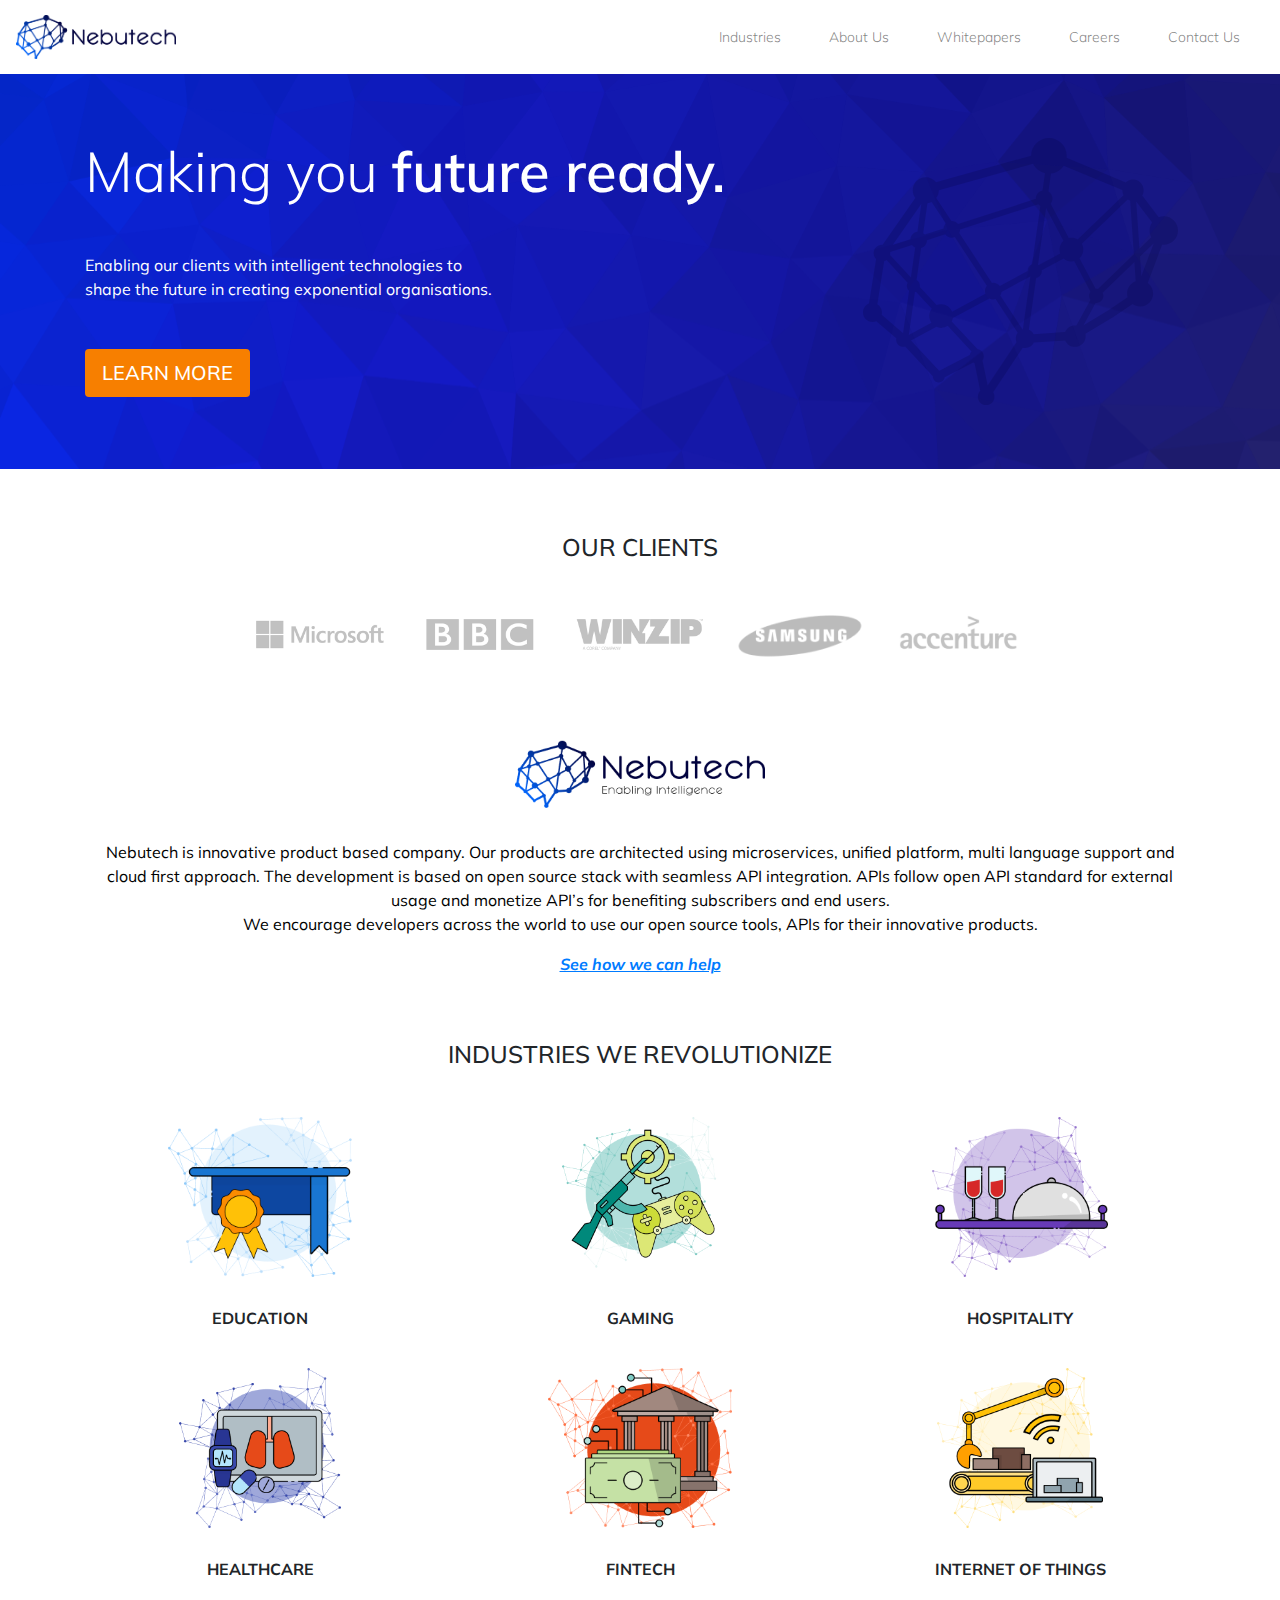
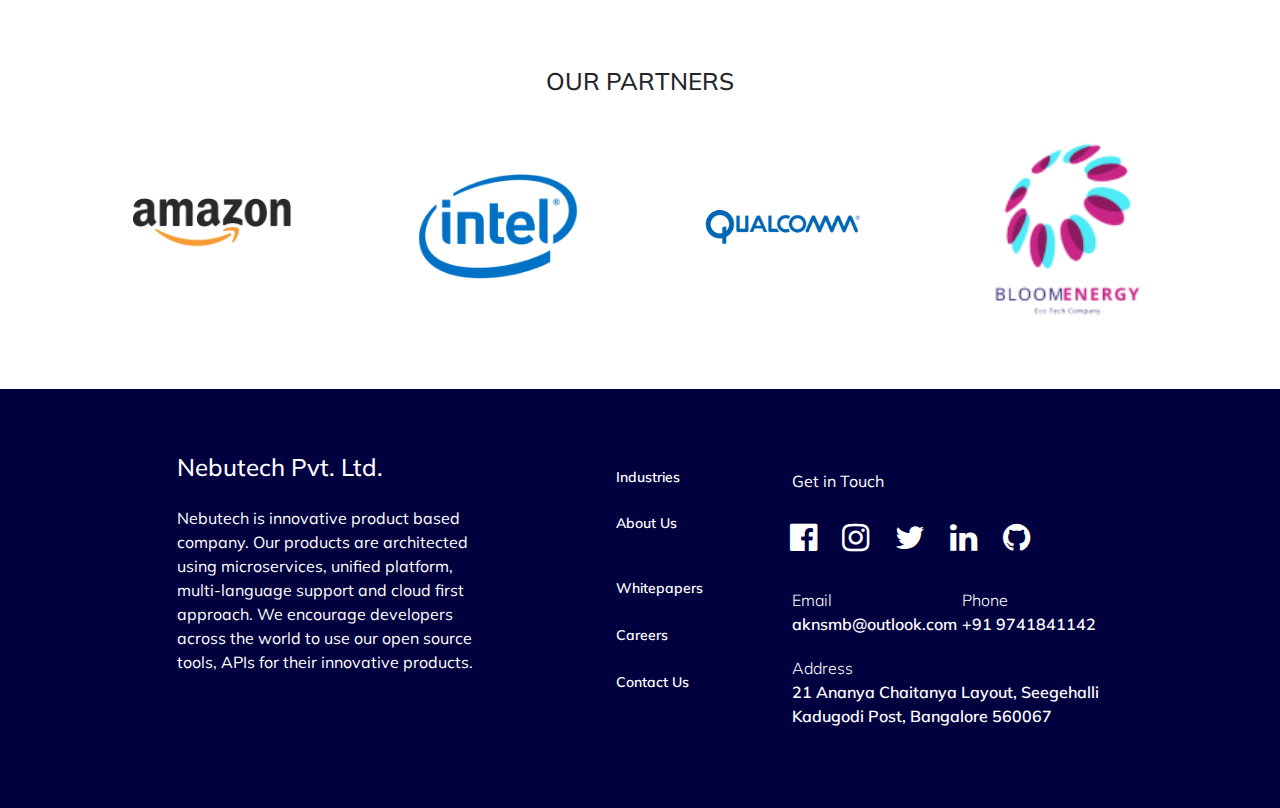
==== index.html @ 1074c28c "Add social media link, title, SEO keywords." ====
<!DOCTYPE html>
<html lang="en">
  <head>
    <!-- Required meta tags -->
    <meta charset="utf-8" />
    <meta
      name="viewport"
      content="width=device-width, initial-scale=1, shrink-to-fit=no"
    />
    <meta name="theme-color" content="#235fce" />
    <meta
      name="keywords"
      content="Open source,cloud, devops,machine learning, IoT, internet of things, artificial,5G, intelligence, azure, aws, virtual reality, augmented reality, mixed reality, hospitality, ehealth, fintech, blockchain, cryptocurrency, smart, classes, data analytics, open api, tourism, embedded, gpu, interoperability, ic, accelerators, esport, battle royale, story, games, mmo, rpg, brain, streaming, social, media, python, .net, java, script, go, rust, Julia, energy, cars, bikes, stock market, marketplace, selfdriving, automl, mlops, cab, taxi, scooter, airplane, solar, hotels, wind, thermal, space, nebula, asteroid, data science, framework, libraries, bootcamp, kafka, printing, logistics, 3d"
    />

    <!-- Bootstrap CSS -->
    <link
      rel="stylesheet"
      href="https://stackpath.bootstrapcdn.com/bootstrap/4.4.1/css/bootstrap.min.css"
      integrity="sha384-Vkoo8x4CGsO3+Hhxv8T/Q5PaXtkKtu6ug5TOeNV6gBiFeWPGFN9MuhOf23Q9Ifjh"
      crossorigin="anonymous"
    />
    <link rel="stylesheet" href="./css/styles.css" />
    <link rel="icon" href="./assets/favicon.png" type="image/gif" />
    <!-- Font -->
    <link
      href="https://fonts.googleapis.com/css?family=Muli&display=swap"
      rel="stylesheet"
    />
    <link
      rel="stylesheet"
      href="https://stackpath.bootstrapcdn.com/font-awesome/4.7.0/css/font-awesome.min.css"
    />
    <title>Nebutech | official hub for intelligence</title>
  </head>
  <body>
    <!-- Header -->
    <nav class="navbar navbar-expand-lg navbar-light header">
      <button
        class="navbar-toggler"
        type="button"
        data-toggle="collapse"
        data-target="#navbarNav"
        aria-controls="navbarNav"
        aria-expanded="false"
        aria-label="Toggle navigation"
      >
        <span class="navbar-toggler-icon"></span>
      </button>
      <a class="navbar-brand" href="./index.html">
        <img
          src="./assets/logo.png"
          width="30"
          height="30"
          class="d-inline-block align-top header-logo"
          alt=""
        />
      </a>

      <div class="collapse navbar-collapse" id="navbarNav">
        <ul class="navbar-nav">
          <li class="nav-item">
            <a class="nav-link" href="./industries.html">Industries</a>
          </li>
          <li class="nav-item">
            <a class="nav-link" href="./about.html">About Us</a>
          </li>
          <li class="nav-item">
            <a class="nav-link" href="./whitepapers.html">Whitepapers</a>
          </li>
          <li class="nav-item">
            <a class="nav-link" href="./careers.html">Careers</a>
          </li>
          <li class="nav-item">
            <a class="nav-link" href="./contact.html">Contact Us</a>
          </li>
        </ul>
      </div>
    </nav>

    <!-- Hero -->
    <div class="jumbotron">
      <div class="container">
        <div class="row">
          <div class="section-text col-12 col-md-8">
            <h1 class="display-4">
              Making you <b class="bolder">future ready.</b>
            </h1>
            <p class="hero-subtext">
              Enabling our clients with intelligent technologies to<br />
              shape the future in creating exponential organisations.
            </p>
            <a class="btn btn-lg btn-learn-more" href="#" role="button"
              >Learn more</a
            >
          </div>
          <div class="section-image col-12 col-md-4">
            <img src="./assets/brain.svg" alt="" />
          </div>
        </div>
      </div>
    </div>

    <!-- Clients -->
    <section class="container">
      <h3 class="section-title">OUR CLIENTS</h3>
      <div class="row flex-center">
        <div class="block-company">
          <img src="./assets/client_1.png" alt="" />
        </div>
        <div class="block-company">
          <img src="./assets/client_2.png" alt="" />
        </div>
        <div class="block-company">
          <img src="./assets/client_3.png" alt="" />
        </div>
        <div class="block-company">
          <img src="./assets/client_4.png" alt="" />
        </div>
        <div class="block-company">
          <img src="./assets/client_5.png" alt="" />
        </div>
      </div>
    </section>

    <!-- Who we are -->
    <section class="container section-who">
      <img src="./assets/logo-full.png" alt="" />
      <p>
        Nebutech is innovative product based company. Our products are
        architected using microservices, unified platform, multi language
        support and cloud first approach. The development is based on open
        source stack with seamless API integration. APIs follow open API
        standard for external usage and monetize API’s for benefiting
        subscribers and end users.<br />
        We encourage developers across the world to use our open source tools,
        APIs for their innovative products.
      </p>
      <a href="./industries.html">See how we can help</a>
    </section>

    <!-- Industries -->
    <section class="container section-industries">
      <h3 class="section-title">Industries WE REVOLUTIONIZE</h3>
      <div class="row flex-center">
        <div class="col-6 col-md-4 block-industry">
          <img src="./assets/education.png" alt="" />
          <h4>Education</h4>
        </div>
        <div class="col-6 col-md-4 block-industry">
          <img src="./assets/gaming.png" alt="" />
          <h4>Gaming</h4>
        </div>
        <div class="col-6 col-md-4 block-industry">
          <img src="./assets/hospitality.png" alt="" />
          <h4>Hospitality</h4>
        </div>
        <div class="col-6 col-md-4 block-industry">
          <img src="./assets/healthcare.png" alt="" />
          <h4>Healthcare</h4>
        </div>
        <div class="col-6 col-md-4 block-industry">
          <img src="./assets/fintech.png" alt="" />
          <h4>Fintech</h4>
        </div>
        <div class="col-6 col-md-4 block-industry">
          <img src="./assets/iot.png" alt="" />
          <h4>Internet of things</h4>
        </div>
      </div>
    </section>

    <!-- Partners -->
    <section class="container section-partners">
      <h3 class="section-title">Our Partners</h3>
      <div class="row flex-center">
        <div class="col-4 col-md-3 block-partner">
          <img src="./assets/partner_1.png" alt="" />
        </div>
        <div class="col-4 col-md-3 block-partner">
          <img src="./assets/partner_2.png" alt="" />
        </div>
        <div class="col-4 col-md-3 block-partner">
          <img src="./assets/partner_3.png" alt="" />
        </div>
        <div class="col-4 col-md-3 block-partner">
          <img src="./assets/partner_4.png" alt="" />
        </div>
      </div>
    </section>

    <!-- News -->
    <!-- <section class="container section-news">
      <h3 class="section-title">In the News</h3>
      <div class="row flex-center">
        <div class="col-3 block-news"></div>
        <div class="col-3 block-news"></div>
        <div class="col-3 block-news"></div>
      </div>
    </section> -->

    <footer>
      <div class="row">
        <div class="col-12 col-md-5 bio block-footer">
          <h4>Nebutech Pvt. Ltd.</h4>
          <p>
            Nebutech is innovative product based company. Our products are
            architected using microservices, unified platform, multi-language
            support and cloud first approach. We encourage developers across the
            world to use our open source tools, APIs for their innovative
            products.
          </p>
        </div>
        <div class="col-12 col-md-2 block-footer">
          <nav class="nav flex-column footer-nav">
            <a class="nav-link" href="./industries.html">Industries</a>
            <a class="nav-link" href="./about.html">About Us</a>
            <a class="nav-link" href="./whitepapers.html">Whitepapers</a>
            <a class="nav-link" href="./careers.html">Careers</a>
            <a class="nav-link" href="./contact.html">Contact Us</a>
          </nav>
        </div>
        <div class="col-12 col-md-5 column block-footer">
          <span class="title">Get in Touch</span>
          <div class="row row-social">
            <a href="https://www.facebook.com/Nebutech-101869331397374"
              ><i class="fa fa-facebook-official social"></i
            ></a>
            <a href="https://www.instagram.com/nebu.tech/">
              <i class="fa fa-instagram social"></i>
            </a>
            <a href="https://twitter.com/Nebutech">
              <i class="fa fa-twitter social"></i>
            </a>
            <a href="https://www.linkedin.com/company/nebutech/"
              ><i class="fa fa-linkedin social"></i
            ></a>
            <a href="https://github.com/NebutechOpenSource">
              <i class="fa fa-github social"></i>
            </a>
          </div>
          <div class="row">
            <div class="col-12 col-lg-6 contact">
              <span class="title">Email</span>
              <a href="mail:aknsmb@outlook.com" class="content"
                >aknsmb@outlook.com</a
              >
            </div>
            <div class="col-12 col-lg-6 contact">
              <span class="title">Phone</span>
              <a href="tel:+919741841142" class="content">+91 9741841142</a>
            </div>
          </div>
          <div class="contact">
            <span class="title">Address</span>
            <p>
              21 Ananya Chaitanya Layout, Seegehalli Kadugodi Post, Bangalore
              560067
            </p>
          </div>
        </div>
      </div>
    </footer>

    <!-- Optional JavaScript -->
    <!-- jQuery first, then Popper.js, then Bootstrap JS -->
    <script
      src="https://code.jquery.com/jquery-3.4.1.slim.min.js"
      integrity="sha384-J6qa4849blE2+poT4WnyKhv5vZF5SrPo0iEjwBvKU7imGFAV0wwj1yYfoRSJoZ+n"
      crossorigin="anonymous"
    ></script>
    <script
      src="https://cdn.jsdelivr.net/npm/popper.js@1.16.0/dist/umd/popper.min.js"
      integrity="sha384-Q6E9RHvbIyZFJoft+2mJbHaEWldlvI9IOYy5n3zV9zzTtmI3UksdQRVvoxMfooAo"
      crossorigin="anonymous"
    ></script>
    <script
      src="https://stackpath.bootstrapcdn.com/bootstrap/4.4.1/js/bootstrap.min.js"
      integrity="sha384-wfSDF2E50Y2D1uUdj0O3uMBJnjuUD4Ih7YwaYd1iqfktj0Uod8GCExl3Og8ifwB6"
      crossorigin="anonymous"
    ></script>
  </body>
</html>
---- css/styles.css ----
body {
  font-family: Muli;
}

.header {
  background-color: #ffffff;
}

.nav-item {
  margin: 0.75rem 1rem;
}

.nav-link {
  font-style: normal;
  font-weight: 300;
  font-size: 14px;
  line-height: 18px;
  color: #000000;
}

.active {
  color: #0066ff !important;
  font-weight: bold;
}

.header-logo {
  width: 160px;
  height: 43.36px;
}

.jumbotron {
  background-image: url("../assets/gradient.svg");
  color: white;
  border-radius: 0;
  background-size: cover;
}

.hero-subtext {
  margin: 1.2rem 0;
}

.jumbotron > .container > .row > .section-text > h1 {
  font-size: 1.6rem;
}

.bolder {
  font-weight: 600;
}

.section-image > img {
  padding-top: 2rem;
  width: 80%;
  opacity: 1;
}

.section-image > img.mockup {
  padding-top: 2rem;
  width: auto;
  opacity: 1;
}

.mockup-small {
  width: 8rem !important;
  margin-right: 2rem;
  padding-top: 6rem !important;
}

.btn-sm {
  padding: 0.25rem 0.3rem;
}

.mockup-text {
  padding-left: 2.5rem;
  /* margin-left: 1rem; */
}

.section-image {
  display: flex;
  align-items: center;
  justify-content: center;
}

.btn {
  text-transform: uppercase;
  font-weight: 500;
  border-radius: 4px;
}

.btn-learn-more {
  background-color: #f77f00;
  color: white;
}

.btn-lets-talk {
  background-color: #0066ff;
  color: white;
}

.client-logo {
  height: 60px;
  width: 200px;
}

section {
  margin: 4rem;
}

.section-title {
  font-size: 1.5rem;
  text-align: center;
  margin: 2rem;
  text-transform: uppercase;
}

.section-who {
  text-align: center;
}

.section-who > img {
  max-width: 250px;
  margin-bottom: 1rem;
}

.section-who p {
  color: black;
  margin-top: 1rem;
}

.section-who a {
  /* font-family: Muli; */
  font-style: italic;
  font-weight: bold;
  text-decoration-line: underline;
}

.block-industry {
  padding: 1rem 0;
  display: flex;
  flex-direction: column;
  align-items: center;
  justify-content: space-between;
}

.block-industry > img {
  height: 6rem;
}

.block-industry > h4 {
  display: none;
  padding-top: 2rem;
  text-transform: uppercase;
  font-style: normal;
  font-weight: bold;
  font-size: 1rem;
}

.link-explore-now-container {
  margin-bottom: 2rem;
}

.link-explore-now {
  font-weight: bold;
}

.flex-center {
  display: flex;
  align-items: center;
  justify-content: center;
}

.block-news {
  background-color: lightblue;
  height: 300px;
  margin: 1rem;
}

.block-company {
  margin: 1rem;
}

.block-company > img {
  max-width: 8rem;
}

.block-partner {
  text-align: center;
  padding: 0.5rem 0.5rem;
}

.block-partner > img {
  width: 4rem;
}

/* Footer */
footer {
  background-color: #00013e;
  color: white;
  padding: 1rem;
  padding-top: 0;
}

.block-footer {
  padding-top: 2rem;
}

.block-footer > span {
  display: block;
  padding: 1rem 0;
}

.bio {
}

.bio > h4 {
  /* margin-top: 1.5rem; */
}

.bio > p {
  margin-top: 1.5rem;
}

.footer-nav > .nav-link {
  color: white;
  font-weight: 600;
  padding: 0.9rem 0;
}

.row-social {
}

.social {
  padding: 0.8rem;
  font-size: 2rem !important;
  color: white;
}

.contact > .title {
  font-weight: 300;
  display: block;
  margin-top: 1.3rem;
}

.contact > .content {
  text-decoration: none;
  color: white;
  font-weight: 600;
}

.contact > p {
  font-weight: 600;
}

/* Featurettes
------------------------- */

.featurette {
  padding-bottom: 2rem;
}

.featurette-divider {
  margin: 5rem 0; /* Space out the Bootstrap <hr> more */
}

/* Thin out the marketing headings */
.featurette-heading {
  font-weight: 300;
  line-height: 1;
  letter-spacing: -0.05rem;
}

.jumbotron-industries > .display-4 {
  font-size: 2.5rem;
}

.featurette > .text > h2 {
  text-transform: uppercase;
  letter-spacing: 0.5rem;
  padding-bottom: 0.5rem;
  font-size: 1.5rem;
  font-weight: bold;
}

.featurette > .text > p {
  font-size: 0.8rem;
}

.featurette > .image {
  display: flex;
  align-items: center;
  justify-content: center;
}

.featurette > .image > .featurette-image > img {
  height: 13rem;
}

.bg-brown {
  background-image: url("../assets/brown.png");
}
.bg-blue {
  background-image: url("../assets/blue.png");
}
.bg-indigo {
  background-image: url("../assets/indigo.png");
}
.bg-purple {
  background-image: url("../assets/purple.png");
}
.bg-earthy {
  background-image: url("../assets/earthy.png");
}
.bg-teal {
  background-image: url("../assets/teal.png");
}
.bg-orange {
  background-image: url("../assets/orange.png");
}
.bg-white {
  background-image: url("../assets/white.png");
  color: #00013e;
}
.bg-dark-blue {
  background-image: url("../assets/dark_blue.png");
}

.brown {
  color: #ffa000;
}
.blue {
  color: #1976d2;
}
.indigo {
  color: #3949ab;
}
.purple {
  color: #673ab7;
}
.earthy {
  color: #e64a19;
}
.teal {
  color: #00897b;
}

/* Teams */

.teams-container {
  display: flex;
  align-items: flex-end;
  justify-content: center;
  text-align: center;
  padding-bottom: 4rem;
  margin: auto;
}

.block-team {
  padding: 1rem 0;
}

.container-ceo {
  margin: 0;
  background-color: #00013e;
  color: white;
  display: flex;
  padding: 2rem;
  display: flex;
  align-items: center;
  justify-content: center;
}

.container-ceo > .quote-2 {
  position: absolute;
}

.container-image-ceo {
  display: flex;
  align-items: center;
  justify-content: center;
  margin-top: -6rem;
}

.container-image-ceo > .image-ceo {
  height: 14rem;
  text-align: center;
  border: 2px dashed #0066ff;
  border-radius: 14rem;
  border-left: 1rem;
  margin: 1rem;
}

.text-ceo > .title {
  border-bottom: 2px solid #0066ff;
  text-transform: uppercase;
  padding-bottom: 0.5rem;
  margin-bottom: 1.5rem;
  font-weight: bold;
  font-size: 1.2rem;
}

.text-ceo {
  /* max-width: 50rem; */
}

.text-ceo > span {
  display: block;
}

.ceo-title {
  display: block;
}

.ceo-name {
  display: block;
}

.quotes {
  position: absolute;

  height: 8rem;
}

.quotes-1 {
  top: -6rem;
  left: -3rem;
}

.quotes-2 {
  bottom: -6rem;
  right: -3rem;
}

.block-investor {
  box-shadow: 0px 0.610075px 3.05037px rgba(0, 0, 0, 0.2),
    0px 1.83022px 2.4403px rgba(0, 0, 0, 0.12),
    0px 1.22015px 2.4403px rgba(0, 0, 0, 0.14);
  margin: 1rem;
  display: flex;
  flex-direction: row;
  padding: 0;
}

.block-investor > .investor-info {
  padding: 1rem;
}

/* Whitepaper */

.block-whitepaper {
  text-align: center;
  box-shadow: 0px 1px 5px rgba(0, 0, 0, 0.2), 0px 3px 4px rgba(0, 0, 0, 0.12),
    0px 2px 4px rgba(0, 0, 0, 0.14);
  border-radius: 4px;
  margin: 1rem;
}

.block-whitepaper > img {
  width: 100%;
}

.block-whitepaper > span {
  display: block;
  padding: 1rem;
  text-align: center;
}

.block-whitepaper > a {
  display: block;
  padding-bottom: 1rem;
  text-align: center;
  text-transform: uppercase;
}

/* Common stuff */

.container-moment {
  color: #00013e;
  display: flex;
  align-items: center;
  justify-content: center;
  margin: auto;
}

.container-moment > .image-container {
  text-align: right;
}

.container-moment > .image-container > img {
  width: 10rem;
  text-align: right;
}

.container-moment > .text-container {
  padding: 2rem;
}

/* Contact */

.block-contact {
  width: 445px;
  /* height: 371px; */
  background-color: #00013e;
  color: white;
  border-radius: 4px;
  padding: 1rem;
  margin: 1rem;
}

.block-contact > h4 {
  font-size: 1.3rem;
  font-weight: bold;
}

.block-contact-form {
  background-color: white;
  color: #0066ff;
  width: 80%;
}

.hr {
  border: 2px solid #0066ff;
}

.carousel-indicators {
  bottom: 1.1rem;
  align-items: center;
}

.carousel-indicators > li {
  border-radius: 50%;
  width: 7px;
  height: 7px;
  margin: 0 0.5rem;
}

.carousel-indicators > li.active {
  /* background-color: #0066ff !important; */
  width: 10px;
  height: 10px;
}

/* Utils */

.m-1 {
  margin: 1rem;
}

/* RESPONSIVE CSS
-------------------------------------------------- */

@media (min-width: 40em) {
  .hero-subtext {
    margin: 3rem 0;
    max-width: 30rem;
  }

  .jumbotron > .container > .row > .section-text > h1 {
    font-size: 3.5rem;
  }

  .section-image > img {
    padding: 0;
    width: 90%;
  }

  /* Bump up size of carousel content */
  .carousel-caption p {
    margin-bottom: 1.25rem;
    font-size: 1.25rem;
    line-height: 1.4;
  }

  .carousel-control-prev,
  .carousel-control-next {
    width: 3rem;
  }

  .featurette-heading {
    font-size: 50px;
  }

  .block-industry > img {
    height: 10rem;
  }

  .block-industry > h4 {
    display: block;
  }

  .block-partner > img {
    width: 10rem;
  }

  footer {
    padding: 4rem;
  }

  .navbar-expand-lg .navbar-collapse {
    justify-content: flex-end;
  }

  .block-contact {
    padding: 3rem;
    margin-left: 2rem;
  }

  .block-contact-form {
    padding-left: 0;
    margin-left: 0;
  }
}

.web {
  display: none;
}

@media (min-width: 62em) {
  .featurette-heading {
    margin-top: 7rem;
  }

  .web {
    display: block;
  }
  .mobile {
    display: none;
  }

  .carousel-indicators {
    bottom: 2.5rem;
    align-items: center;
  }

  .container-image-ceo {
    display: flex;
    align-items: center;
    justify-content: flex-end;
    margin-top: -6rem;
  }

  .quotes {
    position: absolute;

    height: 8rem;
  }

  .quotes-1 {
    top: -6rem;
    left: 1rem;
  }

  .quotes-2 {
    bottom: -6rem;
    right: 1rem;
  }
}

/* Large Devices, Wide Screens */
@media only screen and (min-width: 1200px) {
  footer {
    padding: 0 8rem;
  }
  .block-footer {
    padding: 4rem;
  }
}

/* Material */

fieldset {
  margin: 0 0 3rem;
  padding: 0;
  border: none;
}

.form-radio,
.form-group {
  position: relative;
  margin-top: 2.25rem;
  margin-bottom: 2.25rem;
}

.form-inline > .form-group,
.form-inline > .btn {
  display: inline-block;
  margin-bottom: 0;
}

.form-help {
  margin-top: 0.125rem;
  margin-left: 0.125rem;
  color: #b3b3b3;
  font-size: 0.8rem;
}
.checkbox .form-help,
.form-radio .form-help,
.form-group .form-help {
  position: absolute;
  width: 100%;
}
.checkbox .form-help {
  position: relative;
  margin-bottom: 1rem;
}
.form-radio .form-help {
  padding-top: 0.25rem;
  margin-top: -1rem;
}

.form-group input {
  height: 1.9rem;
}
.form-group textarea {
  resize: none;
}
.form-group select {
  width: 100%;
  font-size: 1rem;
  height: 1.6rem;
  padding: 0.125rem 0.125rem 0.0625rem;
  background: none;
  border: none;
  line-height: 1.6;
  box-shadow: none;
}
.form-group .control-label {
  position: absolute;
  top: 0.25rem;
  pointer-events: none;
  padding-left: 0.125rem;
  z-index: 1;
  color: #b3b3b3;
  font-size: 1rem;
  font-weight: normal;
  -webkit-transition: all 0.28s ease;
  transition: all 0.28s ease;
}
.form-group .bar {
  position: relative;
  border-bottom: 0.0625rem solid #999;
  display: block;
}
.form-group .bar::before {
  content: "";
  height: 0.125rem;
  width: 0;
  left: 50%;
  bottom: -0.0625rem;
  position: absolute;
  background: #0066ff;
  -webkit-transition: left 0.28s ease, width 0.28s ease;
  transition: left 0.28s ease, width 0.28s ease;
  z-index: 2;
}
.form-group input,
.form-group textarea {
  display: block;
  background: none;
  padding: 0.125rem 0.125rem 0.0625rem;
  font-size: 1rem;
  border-width: 0;
  border-color: transparent;
  line-height: 1.9;
  width: 100%;
  color: transparent;
  -webkit-transition: all 0.28s ease;
  transition: all 0.28s ease;
  box-shadow: none;
}
.form-group input[type="file"] {
  line-height: 1;
}
.form-group input[type="file"] ~ .bar {
  display: none;
}
.form-group select,
.form-group input:focus,
.form-group input:valid,
.form-group input.form-file,
.form-group input.has-value,
.form-group textarea:focus,
.form-group textarea:valid,
.form-group textarea.form-file,
.form-group textarea.has-value {
  color: #333;
}
.form-group select ~ .control-label,
.form-group input:focus ~ .control-label,
.form-group input:valid ~ .control-label,
.form-group input.form-file ~ .control-label,
.form-group input.has-value ~ .control-label,
.form-group textarea:focus ~ .control-label,
.form-group textarea:valid ~ .control-label,
.form-group textarea.form-file ~ .control-label,
.form-group textarea.has-value ~ .control-label {
  font-size: 0.8rem;
  color: gray;
  top: -1rem;
  left: 0;
}
.form-group select:focus,
.form-group input:focus,
.form-group textarea:focus {
  outline: none;
}
.form-group select:focus ~ .control-label,
.form-group input:focus ~ .control-label,
.form-group textarea:focus ~ .control-label {
  color: #0066ff;
}
.form-group select:focus ~ .bar::before,
.form-group input:focus ~ .bar::before,
.form-group textarea:focus ~ .bar::before {
  width: 100%;
  left: 0;
}

.checkbox label,
.form-radio label {
  position: relative;
  cursor: pointer;
  padding-left: 2rem;
  text-align: left;
  color: #333;
  display: block;
}
.checkbox input,
.form-radio input {
  width: auto;
  opacity: 0.00000001;
  position: absolute;
  left: 0;
}

.radio {
  margin-bottom: 1rem;
}
.radio .helper {
  position: absolute;
  top: -0.25rem;
  left: -0.25rem;
  cursor: pointer;
  display: block;
  font-size: 1rem;
  -webkit-user-select: none;
  -moz-user-select: none;
  -ms-user-select: none;
  user-select: none;
  color: #999;
}
.radio .helper::before,
.radio .helper::after {
  content: "";
  position: absolute;
  left: 0;
  top: 0;
  margin: 0.25rem;
  width: 1rem;
  height: 1rem;
  -webkit-transition: -webkit-transform 0.28s ease;
  transition: -webkit-transform 0.28s ease;
  transition: transform 0.28s ease;
  transition: transform 0.28s ease, -webkit-transform 0.28s ease;
  border-radius: 50%;
  border: 0.125rem solid currentColor;
}
.radio .helper::after {
  -webkit-transform: scale(0);
  transform: scale(0);
  background-color: #0066ff;
  border-color: #0066ff;
}
.radio label:hover .helper {
  color: #0066ff;
}
.radio input:checked ~ .helper::after {
  -webkit-transform: scale(0.5);
  transform: scale(0.5);
}
.radio input:checked ~ .helper::before {
  color: #0066ff;
}

.checkbox {
  margin-top: 3rem;
  margin-bottom: 1rem;
}
.checkbox .helper {
  color: #999;
  position: absolute;
  top: 0;
  left: 0;
  width: 1rem;
  height: 1rem;
  z-index: 0;
  border: 0.125rem solid currentColor;
  border-radius: 0.0625rem;
  -webkit-transition: border-color 0.28s ease;
  transition: border-color 0.28s ease;
}
.checkbox .helper::before,
.checkbox .helper::after {
  position: absolute;
  height: 0;
  width: 0.2rem;
  background-color: #0066ff;
  display: block;
  -webkit-transform-origin: left top;
  transform-origin: left top;
  border-radius: 0.25rem;
  content: "";
  -webkit-transition: opacity 0.28s ease, height 0s linear 0.28s;
  transition: opacity 0.28s ease, height 0s linear 0.28s;
  opacity: 0;
}
.checkbox .helper::before {
  top: 0.65rem;
  left: 0.38rem;
  -webkit-transform: rotate(-135deg);
  transform: rotate(-135deg);
  box-shadow: 0 0 0 0.0625rem #fff;
}
.checkbox .helper::after {
  top: 0.3rem;
  left: 0;
  -webkit-transform: rotate(-45deg);
  transform: rotate(-45deg);
}
.checkbox label:hover .helper {
  color: #0066ff;
}
.checkbox input:checked ~ .helper {
  color: #0066ff;
}
.checkbox input:checked ~ .helper::after,
.checkbox input:checked ~ .helper::before {
  opacity: 1;
  -webkit-transition: height 0.28s ease;
  transition: height 0.28s ease;
}
.checkbox input:checked ~ .helper::after {
  height: 0.5rem;
}
.checkbox input:checked ~ .helper::before {
  height: 1.2rem;
  -webkit-transition-delay: 0.28s;
  transition-delay: 0.28s;
}

.radio + .radio,
.checkbox + .checkbox {
  margin-top: 1rem;
}

.has-error .legend.legend,
.has-error.form-group .control-label.control-label {
  color: #d9534f;
}
.has-error.form-group .form-help,
.has-error.form-group .helper,
.has-error.checkbox .form-help,
.has-error.checkbox .helper,
.has-error.radio .form-help,
.has-error.radio .helper,
.has-error.form-radio .form-help,
.has-error.form-radio .helper {
  color: #d9534f;
}
.has-error .bar::before {
  background: #d9534f;
  left: 0;
  width: 100%;
}

.button {
  position: relative;
  background: currentColor;
  border: 1px solid currentColor;
  font-size: 1.1rem;
  color: #4f93ce;
  margin: 3rem 0;
  padding: 0.75rem 3rem;
  cursor: pointer;
  -webkit-transition: background-color 0.28s ease, color 0.28s ease,
    box-shadow 0.28s ease;
  transition: background-color 0.28s ease, color 0.28s ease,
    box-shadow 0.28s ease;
  overflow: hidden;
  box-shadow: 0 2px 2px 0 rgba(0, 0, 0, 0.14), 0 3px 1px -2px rgba(0, 0, 0, 0.2),
    0 1px 5px 0 rgba(0, 0, 0, 0.12);
}
.button span {
  color: #fff;
  position: relative;
  z-index: 1;
}
.button::before {
  content: "";
  position: absolute;
  background: #071017;
  border: 50vh solid #1d4567;
  width: 30vh;
  height: 30vh;
  border-radius: 50%;
  display: block;
  top: 50%;
  left: 50%;
  z-index: 0;
  opacity: 1;
  -webkit-transform: translate(-50%, -50%) scale(0);
  transform: translate(-50%, -50%) scale(0);
}
.button:hover {
  color: #0066ff;
  box-shadow: 0 6px 10px 0 rgba(0, 0, 0, 0.14), 0 1px 18px 0 rgba(0, 0, 0, 0.12),
    0 3px 5px -1px rgba(0, 0, 0, 0.2);
}
.button:active::before,
.button:focus::before {
  -webkit-transition: opacity 0.28s ease 0.364s, -webkit-transform 1.12s ease;
  transition: opacity 0.28s ease 0.364s, -webkit-transform 1.12s ease;
  transition: transform 1.12s ease, opacity 0.28s ease 0.364s;
  transition: transform 1.12s ease, opacity 0.28s ease 0.364s,
    -webkit-transform 1.12s ease;
  -webkit-transform: translate(-50%, -50%) scale(1);
  transform: translate(-50%, -50%) scale(1);
  opacity: 0;
}
.button:focus {
  outline: none;
}
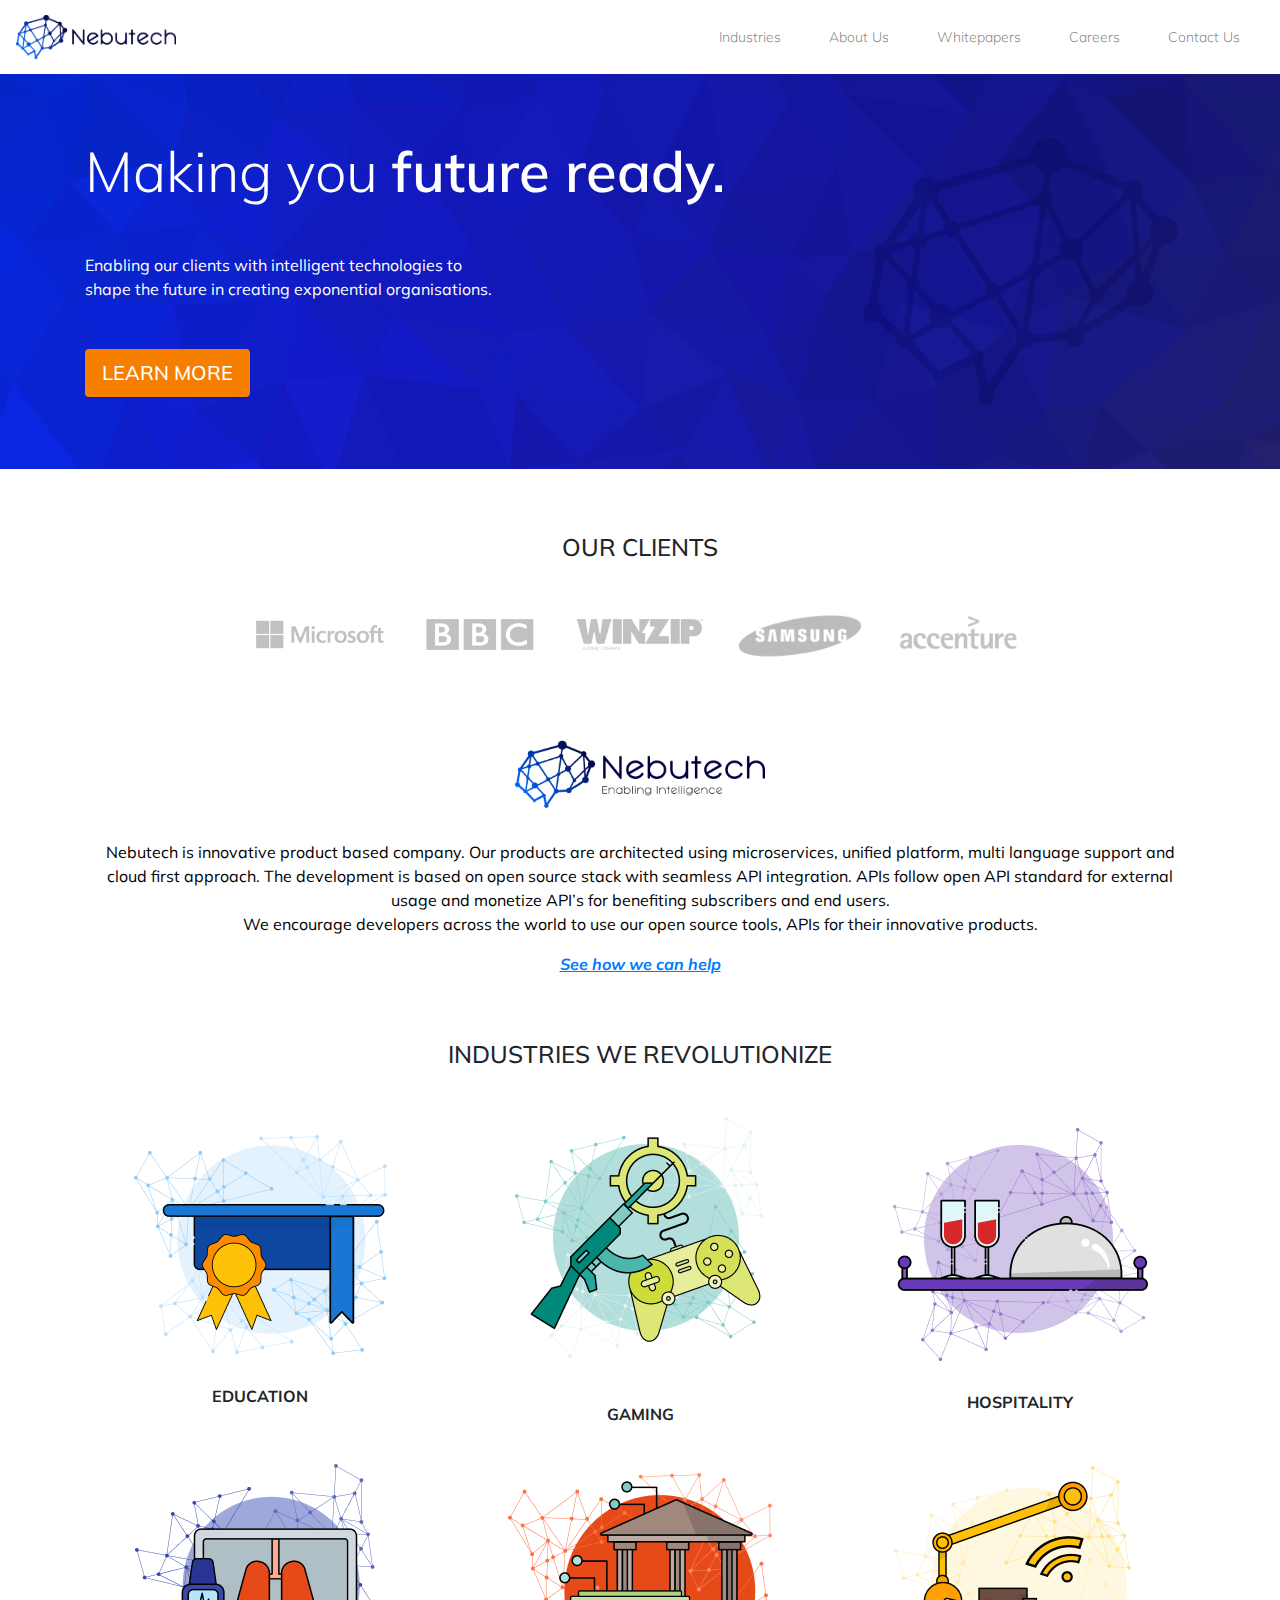
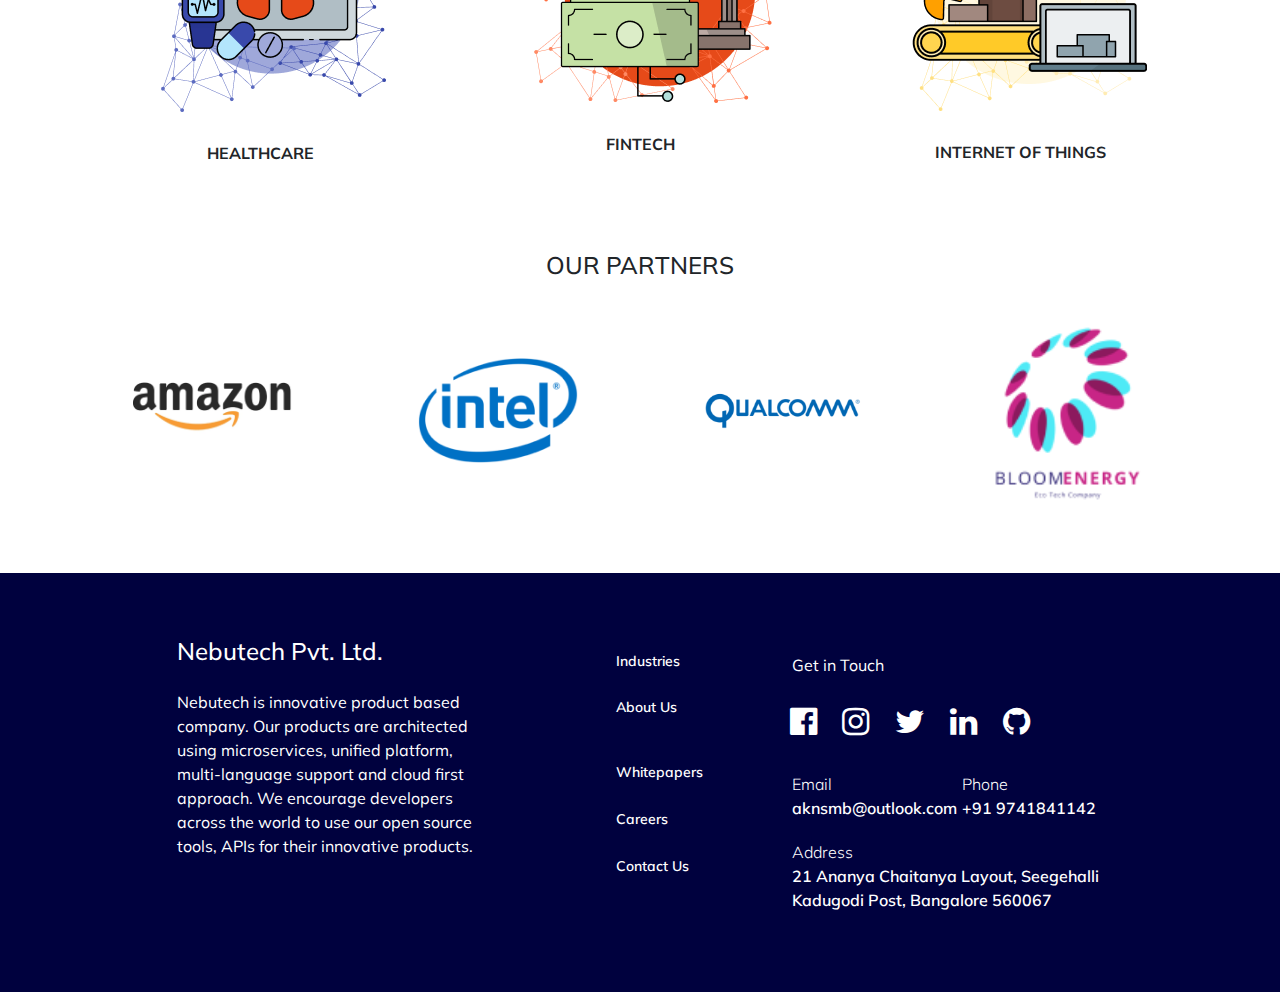
==== commit 11646817: "Add button hover animation. Fix redirections." ====
--- a/index.html
+++ b/index.html
@@ -90,7 +90,7 @@
               Enabling our clients with intelligent technologies to<br />
               shape the future in creating exponential organisations.
             </p>
-            <a class="btn btn-lg btn-learn-more" href="#" role="button"
+            <a class="btn btn-lg btn-learn-more" href="./contact.html" role="button"
               >Learn more</a
             >
           </div>
@@ -144,27 +144,39 @@
       <h3 class="section-title">Industries WE REVOLUTIONIZE</h3>
       <div class="row flex-center">
         <div class="col-6 col-md-4 block-industry">
-          <img src="./assets/education.png" alt="" />
+          <a href="./industries.html#section-education">
+            <img src="./assets/education.png" alt="" />
+          </a>
           <h4>Education</h4>
         </div>
         <div class="col-6 col-md-4 block-industry">
-          <img src="./assets/gaming.png" alt="" />
+          <a href="./industries.html#section-gaming">
+            <img src="./assets/gaming.png" alt="" />
+          </a>
           <h4>Gaming</h4>
         </div>
         <div class="col-6 col-md-4 block-industry">
-          <img src="./assets/hospitality.png" alt="" />
+          <a href="./industries.html#section-hospitality">
+            <img src="./assets/hospitality.png" alt="" />
+          </a>
           <h4>Hospitality</h4>
         </div>
         <div class="col-6 col-md-4 block-industry">
-          <img src="./assets/healthcare.png" alt="" />
+          <a href="./industries.html#section-healthcare">
+            <img src="./assets/healthcare.png" alt="" />
+          </a>
           <h4>Healthcare</h4>
         </div>
         <div class="col-6 col-md-4 block-industry">
-          <img src="./assets/fintech.png" alt="" />
+          <a href="./industries.html#section-fintech">
+            <img src="./assets/fintech.png" alt="" />
+          </a>
           <h4>Fintech</h4>
         </div>
         <div class="col-6 col-md-4 block-industry">
-          <img src="./assets/iot.png" alt="" />
+          <a href="./industries.html#section-iot">
+            <img src="./assets/iot.png" alt="" />
+          </a>
           <h4>Internet of things</h4>
         </div>
       </div>
--- a/css/styles.css
+++ b/css/styles.css
@@ -89,11 +89,25 @@
 .btn-learn-more {
   background-color: #f77f00;
   color: white;
+  box-shadow: 0 1px 2px rgba(0, 0, 0, 0.15);
+  transition: box-shadow 0.3s ease-in-out;
+}
+
+.btn-learn-more:hover {
+  color: white;
+  box-shadow: 0 5px 15px rgba(0, 0, 0, 0.3);
 }
 
 .btn-lets-talk {
   background-color: #0066ff;
   color: white;
+  box-shadow: 0 1px 2px rgba(0, 0, 0, 0.15);
+  transition: box-shadow 0.3s ease-in-out;
+}
+
+.btn-lets-talk:hover {
+  color: white;
+  box-shadow: 0 5px 15px rgba(0, 0, 0, 0.3);
 }
 
 .client-logo {
@@ -536,6 +550,67 @@
   /* background-color: #0066ff !important; */
   width: 10px;
   height: 10px;
+}
+
+/* Coming soon and 404 */
+.coming-soon-section {
+  display: flex;
+  flex-direction: column;
+  align-items: center;
+  text-align: center;
+  margin-bottom: 1rem;
+}
+
+.coming-soon-section > .image-container {
+  background-image: url("../assets/background-shape.png");
+  background-repeat: no-repeat;
+  background-position: center;
+  background-size: 15rem;
+  margin-bottom: 3rem;
+}
+
+.not-found-section {
+  margin-top: 0;
+}
+
+.coming-soon-section > .image-container > img {
+  width: 15rem;
+}
+
+.coming-soon-section > h4 {
+  color: #0066ff;
+  font-size: 0.8rem;
+}
+
+.coming-soon-section > h3 {
+  color: #00013e;
+  font-size: 0.8rem;
+  margin: 1rem;
+  font-style: italic;
+}
+
+.coming-soon-section > h3 > a {
+  color: #00013e;
+  text-decoration: underline;
+  font-weight: bold;
+}
+
+@media (min-width: 40em) {
+  .coming-soon-section > .image-container {
+    background-size: 32rem;
+  }
+
+  .coming-soon-section > .image-container > img {
+    width: 32rem;
+  }
+
+  .coming-soon-section > h4 {
+    font-size: 1.3rem;
+  }
+
+  .coming-soon-section > h3 {
+    font-size: 1.3rem;
+  }
 }
 
 /* Utils */
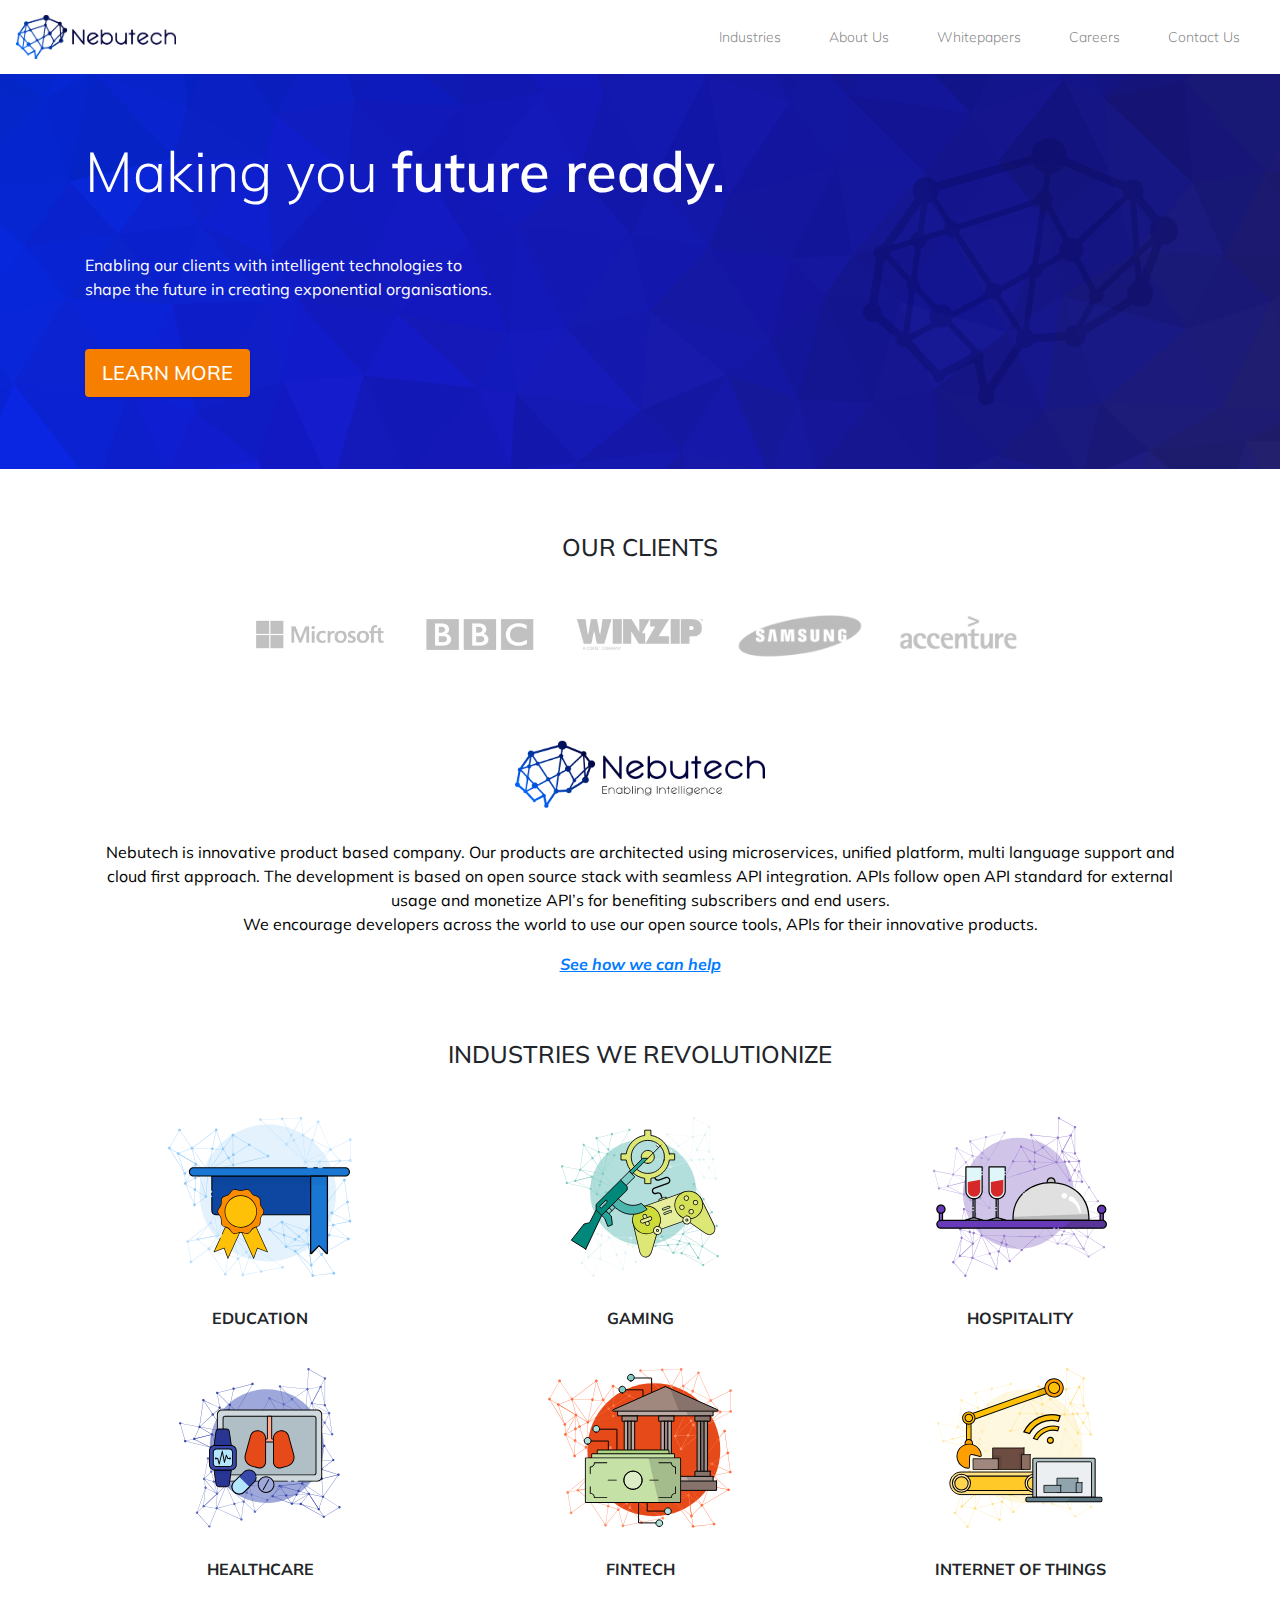
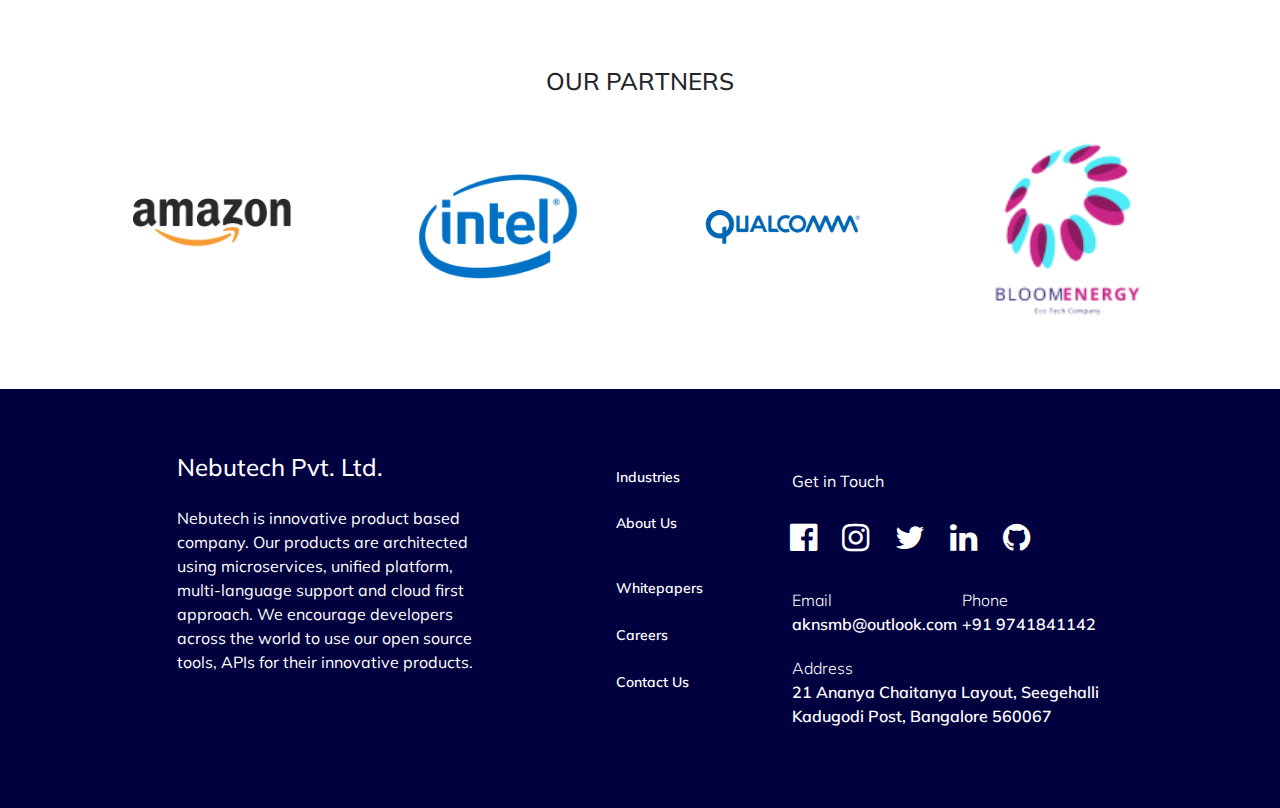
==== commit bd8d867f: "Add SVGs for industries page." ====
--- a/index.html
+++ b/index.html
@@ -90,7 +90,10 @@
               Enabling our clients with intelligent technologies to<br />
               shape the future in creating exponential organisations.
             </p>
-            <a class="btn btn-lg btn-learn-more" href="./contact.html" role="button"
+            <a
+              class="btn btn-lg btn-learn-more"
+              href="./contact.html"
+              role="button"
               >Learn more</a
             >
           </div>
@@ -145,37 +148,37 @@
       <div class="row flex-center">
         <div class="col-6 col-md-4 block-industry">
           <a href="./industries.html#section-education">
-            <img src="./assets/education.png" alt="" />
+            <img src="./assets/education.svg" alt="" />
           </a>
           <h4>Education</h4>
         </div>
         <div class="col-6 col-md-4 block-industry">
           <a href="./industries.html#section-gaming">
-            <img src="./assets/gaming.png" alt="" />
+            <img src="./assets/gaming.svg" alt="" />
           </a>
           <h4>Gaming</h4>
         </div>
         <div class="col-6 col-md-4 block-industry">
           <a href="./industries.html#section-hospitality">
-            <img src="./assets/hospitality.png" alt="" />
+            <img src="./assets/hospitality.svg" alt="" />
           </a>
           <h4>Hospitality</h4>
         </div>
         <div class="col-6 col-md-4 block-industry">
           <a href="./industries.html#section-healthcare">
-            <img src="./assets/healthcare.png" alt="" />
+            <img src="./assets/healthcare.svg" alt="" />
           </a>
           <h4>Healthcare</h4>
         </div>
         <div class="col-6 col-md-4 block-industry">
           <a href="./industries.html#section-fintech">
-            <img src="./assets/fintech.png" alt="" />
+            <img src="./assets/fintech.svg" alt="" />
           </a>
           <h4>Fintech</h4>
         </div>
         <div class="col-6 col-md-4 block-industry">
           <a href="./industries.html#section-iot">
-            <img src="./assets/iot.png" alt="" />
+            <img src="./assets/iot.svg" alt="" />
           </a>
           <h4>Internet of things</h4>
         </div>
--- a/css/styles.css
+++ b/css/styles.css
@@ -155,7 +155,7 @@
   justify-content: space-between;
 }
 
-.block-industry > img {
+.block-industry > a > img {
   height: 6rem;
 }
 
@@ -653,7 +653,7 @@
     font-size: 50px;
   }
 
-  .block-industry > img {
+  .block-industry > a > img {
     height: 10rem;
   }
 
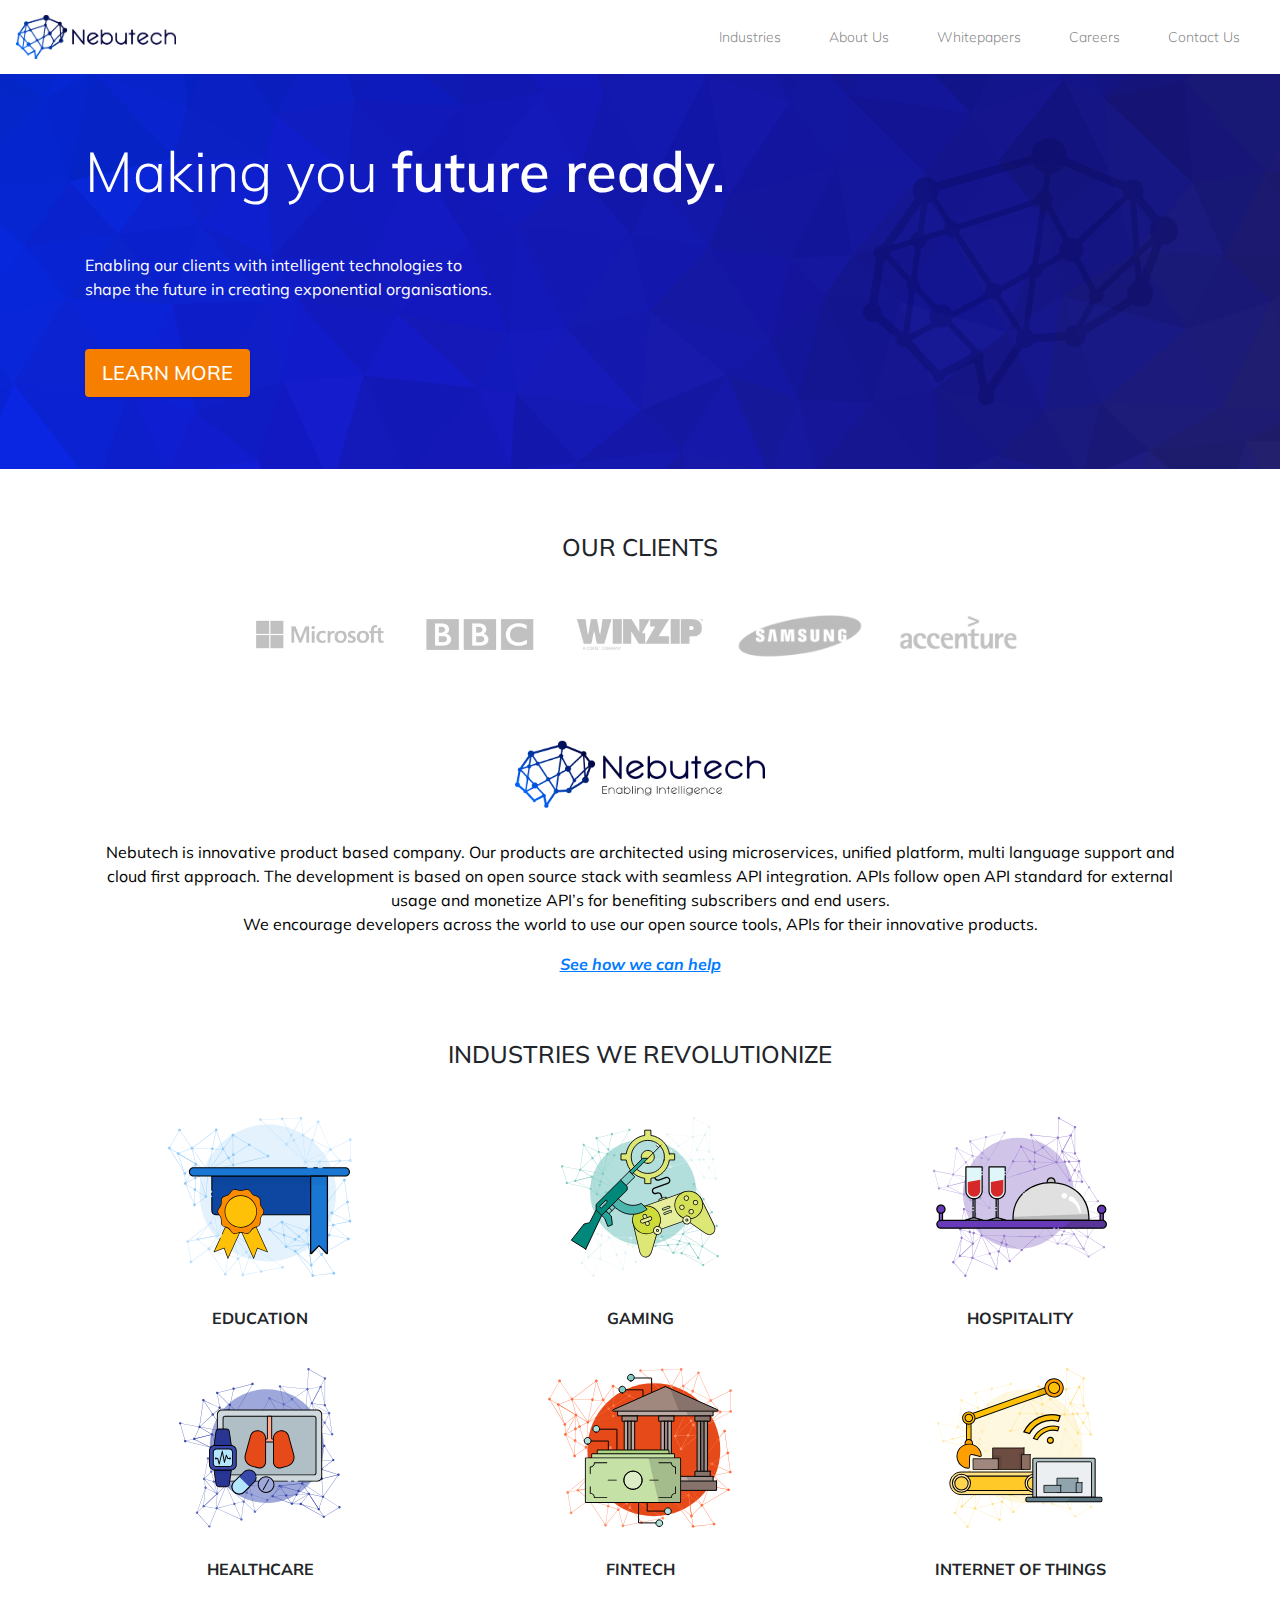
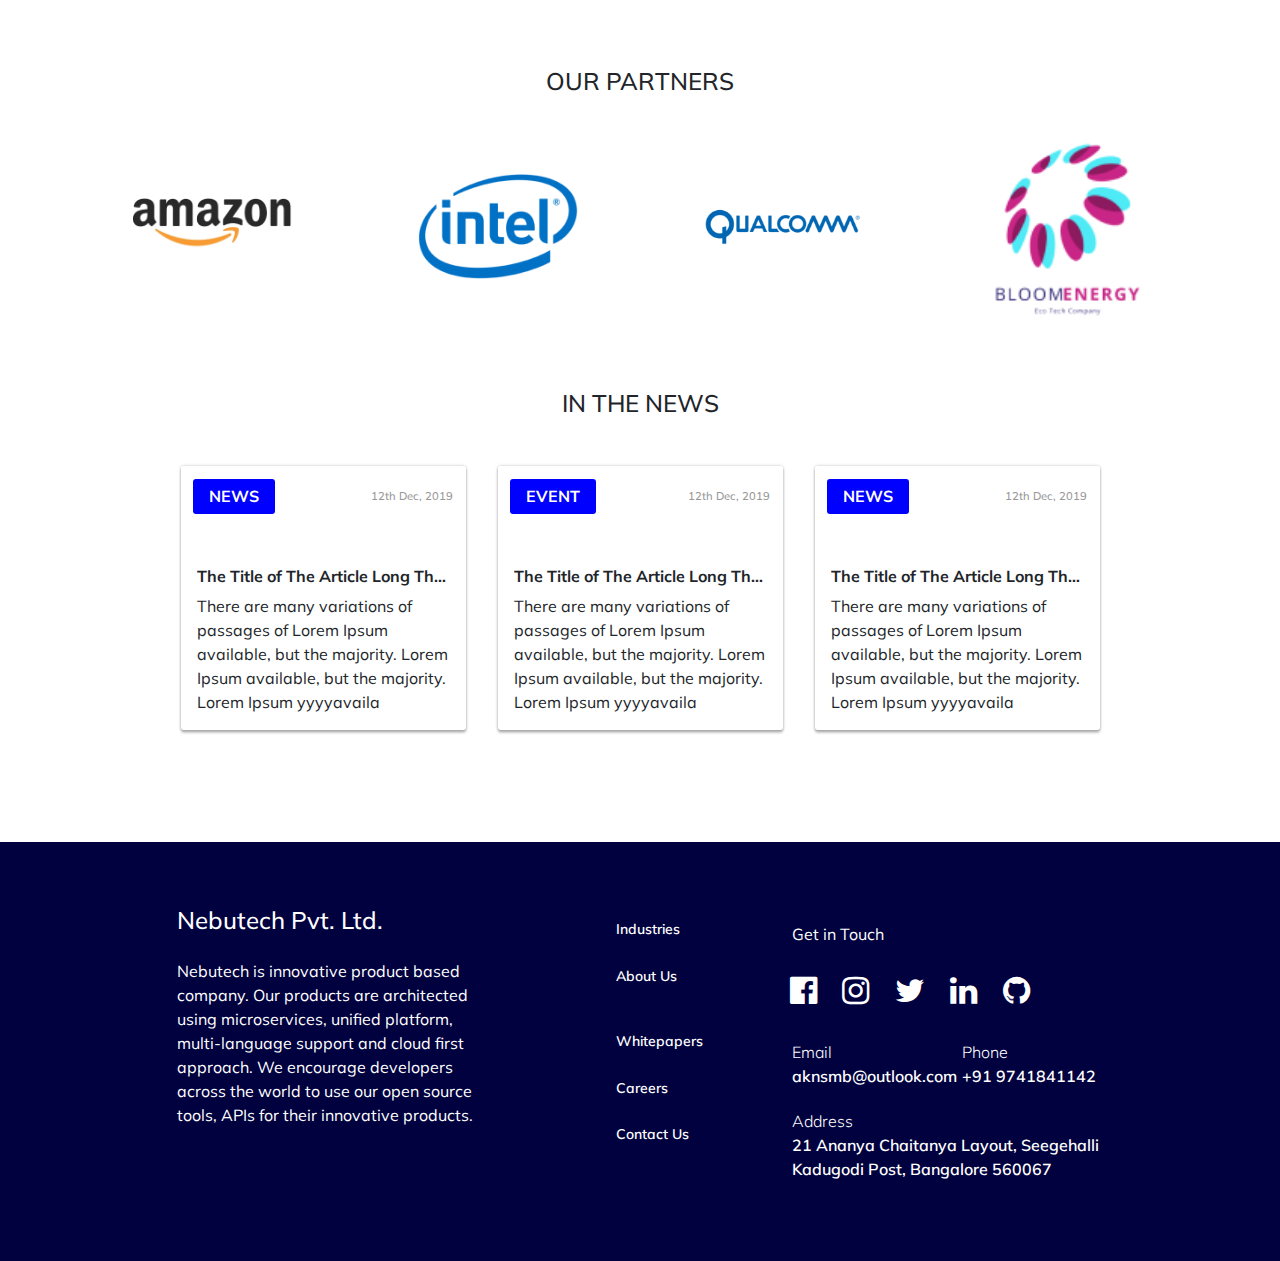
==== commit 6b43a6b0: "Add news/events placeholder." ====
--- a/index.html
+++ b/index.html
@@ -205,14 +205,79 @@
     </section>
 
     <!-- News -->
-    <!-- <section class="container section-news">
+    <section class="container section-news">
       <h3 class="section-title">In the News</h3>
       <div class="row flex-center">
+        <div class="col-3 block-news">
+          <div class="header">
+            <div class="label">
+              <h4>News</h4>
+            </div>
+            <h5>12th Dec, 2019</h5>
+          </div>
+          <img
+            src="https://images.pexels.com/photos/546819/pexels-photo-546819.jpeg?auto=compress&cs=tinysrgb&dpr=2&h=650&w=940"
+            alt=""
+          />
+          <div class="content">
+            <h3>
+              The Title of The Article Long That’sa basdjsd
+            </h3>
+            <p>
+              There are many variations of passages of Lorem Ipsum available,
+              but the majority. Lorem Ipsum available, but the majority. Lorem
+              Ipsum yyyyavaila
+            </p>
+          </div>
+        </div>
+        <div class="col-3 block-news">
+          <div class="header">
+            <div class="label">
+              <h4>Event</h4>
+            </div>
+            <h5>12th Dec, 2019</h5>
+          </div>
+          <img
+            src="https://images.pexels.com/photos/735911/pexels-photo-735911.jpeg?auto=compress&cs=tinysrgb&dpr=2&h=650&w=940"
+            alt=""
+          />
+          <div class="content">
+            <h3>
+              The Title of The Article Long That’sa basdjsd
+            </h3>
+            <p>
+              There are many variations of passages of Lorem Ipsum available,
+              but the majority. Lorem Ipsum available, but the majority. Lorem
+              Ipsum yyyyavaila
+            </p>
+          </div>
+        </div>
+        <div class="col-3 block-news">
+          <div class="header">
+            <div class="label">
+              <h4>News</h4>
+            </div>
+            <h5>12th Dec, 2019</h5>
+          </div>
+          <img
+            src="https://images.pexels.com/photos/50711/board-electronics-computer-data-processing-50711.jpeg?auto=compress&cs=tinysrgb&dpr=2&h=650&w=940"
+            alt=""
+          />
+          <div class="content">
+            <h3>
+              The Title of The Article Long That’sa basdjsd
+            </h3>
+            <p>
+              There are many variations of passages of Lorem Ipsum available,
+              but the majority. Lorem Ipsum available, but the majority. Lorem
+              Ipsum yyyyavaila
+            </p>
+          </div>
+        </div>
         <div class="col-3 block-news"></div>
         <div class="col-3 block-news"></div>
-        <div class="col-3 block-news"></div>
-      </div>
-    </section> -->
+      </div>
+    </section>
 
     <footer>
       <div class="row">
--- a/css/styles.css
+++ b/css/styles.css
@@ -183,9 +183,66 @@
 }
 
 .block-news {
-  background-color: lightblue;
-  height: 300px;
-  margin: 1rem;
+  min-width: 250px;
+  margin: 1rem 0rem;
+  background: #ffffff;
+  box-shadow: 0px 0.688256px 3.44128px rgba(0, 0, 0, 0.2),
+    0px 2.06477px 2.75303px rgba(0, 0, 0, 0.12),
+    0px 1.37651px 2.75303px rgba(0, 0, 0, 0.14);
+  border-radius: 2.75303px;
+  padding: 0;
+  overflow: hidden;
+}
+
+.block-news > .header {
+  display: flex;
+  align-items: center;
+  justify-content: space-between;
+  padding: 0.8rem;
+}
+
+.block-news > .header > .label {
+  background-color: blue;
+  color: white;
+  border-radius: 3px;
+  display: flex;
+  align-items: center;
+  justify-content: center;
+  padding: 0.5rem 1rem;
+  text-transform: uppercase;
+}
+
+.block-news > .header > .label > h4 {
+  font-weight: bold;
+  font-size: 1rem;
+  margin: 0;
+}
+
+.block-news > .header > h5 {
+  color: #979797;
+  font-size: 0.7rem;
+  margin: 0;
+}
+
+.block-news > img {
+  height: 200px;
+  /* max-width: 250px; */
+}
+
+.block-news > .content {
+  padding: 1rem;
+}
+
+.block-news > .content > h3 {
+  font-size: 1rem;
+  font-weight: bold;
+  text-overflow: ellipsis;
+  white-space: nowrap;
+  overflow: hidden;
+}
+
+.block-news > .content > p {
+  margin: 0;
 }
 
 .block-company {
@@ -451,6 +508,12 @@
   display: flex;
   flex-direction: row;
   padding: 0;
+}
+
+.block-investor > img {
+  height: 120px;
+  width: 120px;
+  /* height: auto; */
 }
 
 .block-investor > .investor-info {
@@ -681,6 +744,10 @@
   .block-contact-form {
     padding-left: 0;
     margin-left: 0;
+  }
+
+  .block-news {
+    margin: 1rem;
   }
 }
 
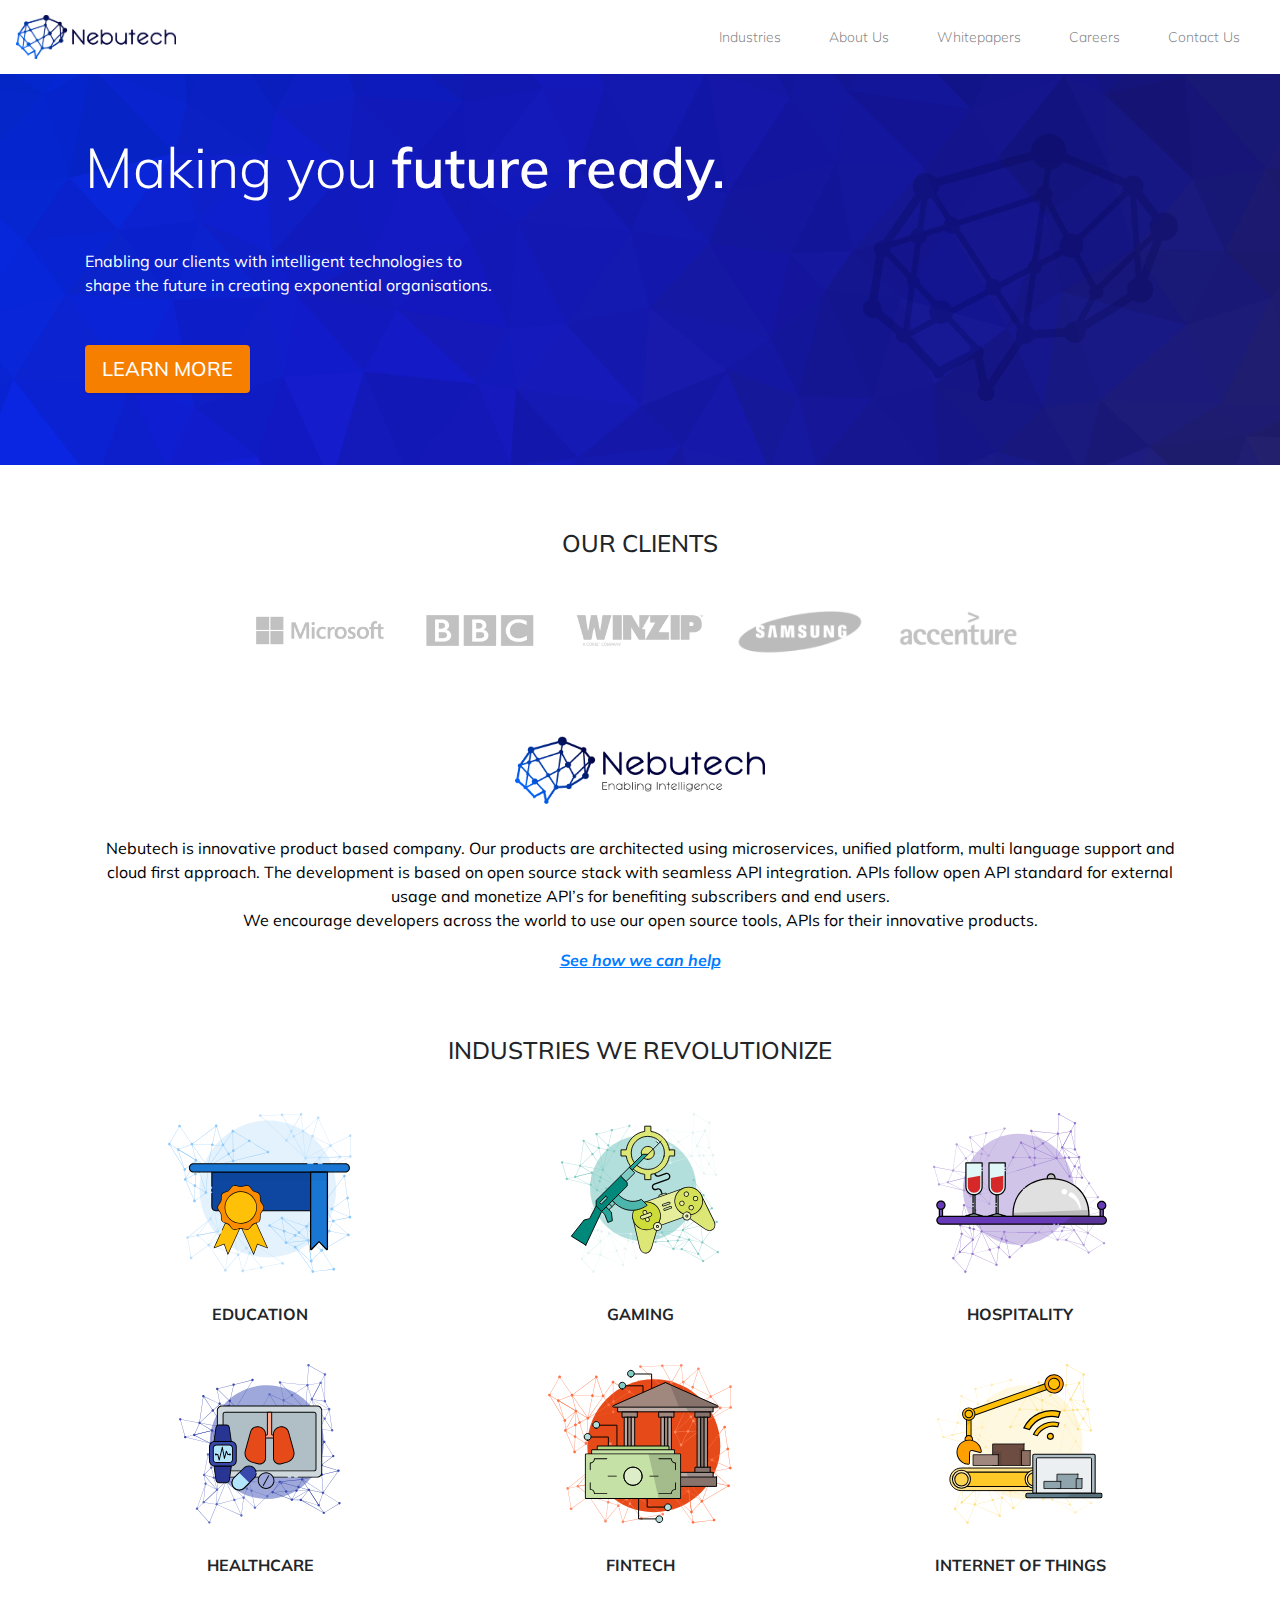
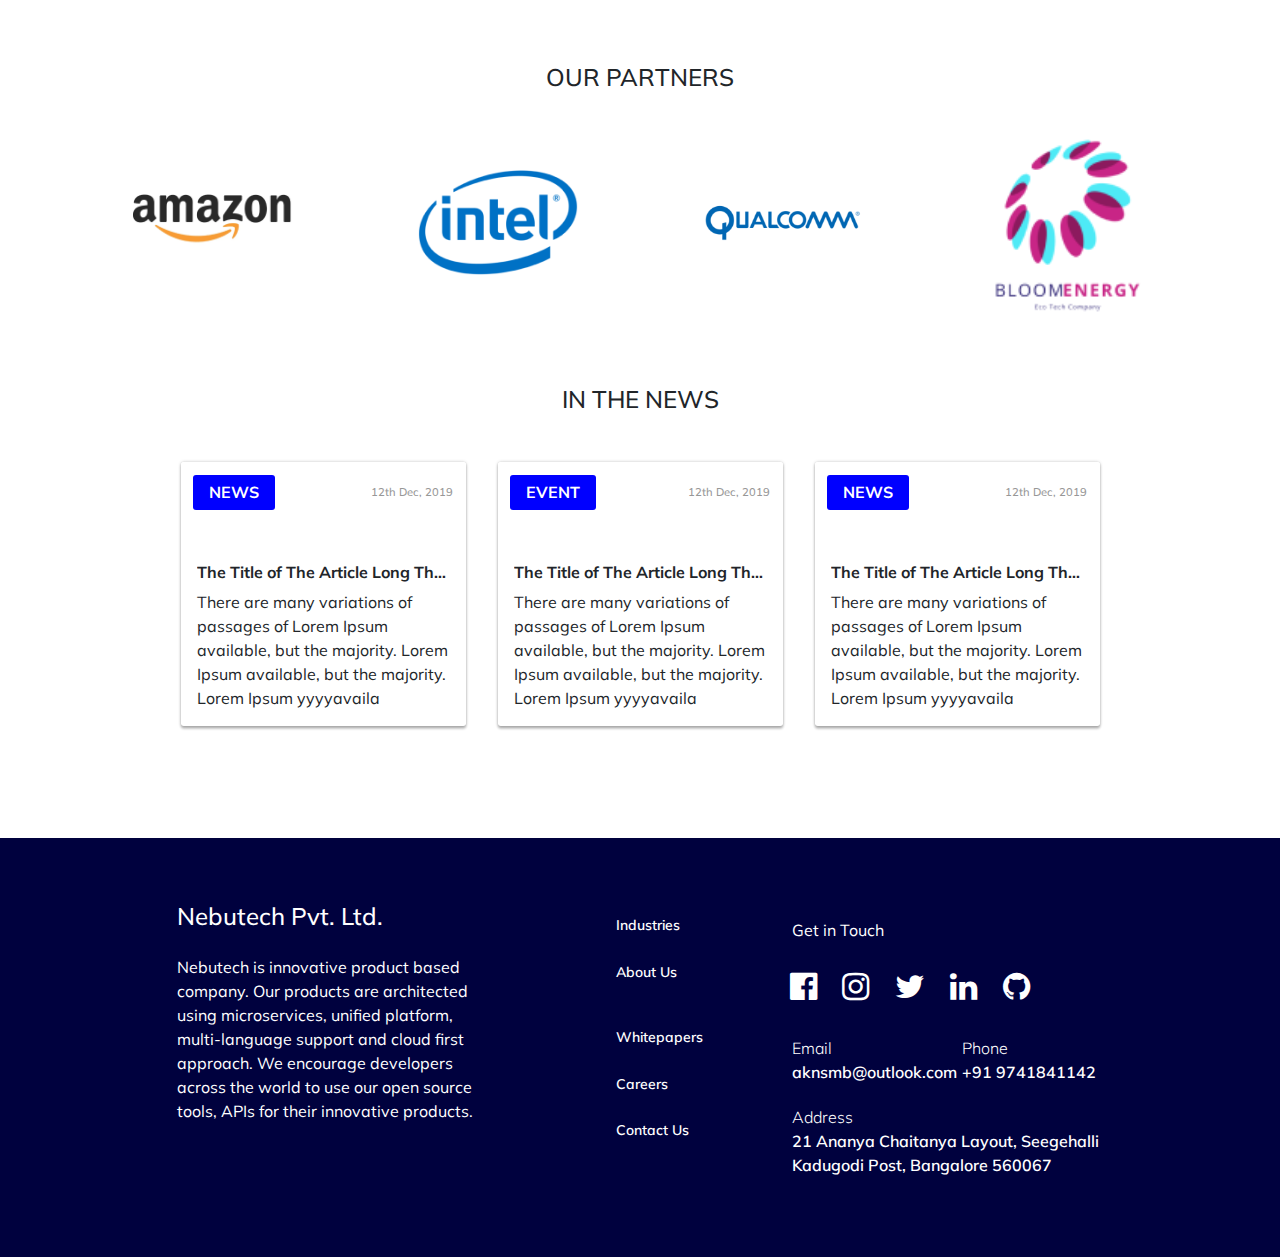
==== commit cb316da3: "Make navbar sticky. Fix links." ====
--- a/index.html
+++ b/index.html
@@ -35,7 +35,7 @@
   </head>
   <body>
     <!-- Header -->
-    <nav class="navbar navbar-expand-lg navbar-light header">
+    <nav class="navbar navbar-expand-lg fixed-top navbar-light header">
       <button
         class="navbar-toggler"
         type="button"
--- a/css/styles.css
+++ b/css/styles.css
@@ -33,6 +33,7 @@
   color: white;
   border-radius: 0;
   background-size: cover;
+  margin-top: 70px;
 }
 
 .hero-subtext {
@@ -169,7 +170,7 @@
 }
 
 .link-explore-now-container {
-  margin-bottom: 2rem;
+  /* margin-bottom: 2rem; */
 }
 
 .link-explore-now {
@@ -326,6 +327,8 @@
 
 .featurette {
   padding-bottom: 2rem;
+  display: flex;
+  flex-direction: column-reverse;
 }
 
 .featurette-divider {
@@ -349,6 +352,7 @@
   padding-bottom: 0.5rem;
   font-size: 1.5rem;
   font-weight: bold;
+  margin-top: 2rem;
 }
 
 .featurette > .text > p {
@@ -430,6 +434,7 @@
 
 .container-ceo {
   margin: 0;
+  margin-top: 4rem;
   background-color: #00013e;
   color: white;
   display: flex;
@@ -453,7 +458,7 @@
 .container-image-ceo > .image-ceo {
   height: 14rem;
   text-align: center;
-  border: 2px dashed #0066ff;
+  /* border: 2px dashed #0066ff; */
   border-radius: 14rem;
   border-left: 1rem;
   margin: 1rem;
@@ -470,6 +475,8 @@
 
 .text-ceo {
   /* max-width: 50rem; */
+  padding-top: 3rem;
+  padding-bottom: 3rem;
 }
 
 .text-ceo > span {
@@ -518,6 +525,75 @@
 
 .block-investor > .investor-info {
   padding: 1rem;
+}
+
+.investor-info > h3 {
+  font-weight: bold;
+  font-size: 1rem;
+}
+
+.map-container {
+  position: relative;
+  /* width: 100px; */
+  width: 100%;
+  /* background-image: url("./assets/world-bg.svg"); */
+}
+.map-container > #world {
+  width: 100%;
+}
+
+.map-container > #bangalore {
+  width: 40px;
+  height: 40px;
+  background-image: url("../assets/location_primary.svg");
+  background-position: center;
+  background-repeat: no-repeat;
+  background-size: contain;
+  position: absolute;
+  /* Since maps are in percentages and the svg is in pixels */
+  right: calc(32.8% - 20px);
+  bottom: 43%;
+}
+
+/* Tooltip text */
+#bangalore .tooltiptext {
+  visibility: hidden;
+  width: 207px;
+  height: 166px;
+  background-color: white;
+  color: #000;
+  border-radius: 6px;
+  box-shadow: 0px 1px 5px rgba(0, 0, 0, 0.2), 0px 3px 4px rgba(0, 0, 0, 0.12),
+    0px 2px 4px rgba(0, 0, 0, 0.14);
+  border-radius: 4px;
+  bottom: calc(43% + 30px);
+  right: 50%;
+
+  /* Position the tooltip text - see examples below! */
+  position: absolute;
+  z-index: 1;
+  transition-duration: 1s;
+}
+
+/* Show the tooltip text when you mouse over the tooltip container */
+#bangalore:hover .tooltiptext {
+  visibility: visible;
+}
+
+.location-card {
+  color: black;
+  padding: 1rem;
+  text-align: left;
+}
+
+.location-card > h5 {
+  font-size: 14px;
+  text-transform: uppercase;
+  font-weight: bold;
+  color: #ff9b21;
+}
+.location-card > p {
+  font-size: 12px;
 }
 
 /* Whitepaper */
@@ -748,6 +824,12 @@
 
   .block-news {
     margin: 1rem;
+  }
+
+  .featurette {
+    padding-bottom: 2rem;
+    display: flex;
+    flex-direction: row;
   }
 }
 
@@ -1170,3 +1252,9 @@
 .button:focus {
   outline: none;
 }
+
+/*  */
+
+.brain-lighter {
+  opacity: 0.4 !important;
+}
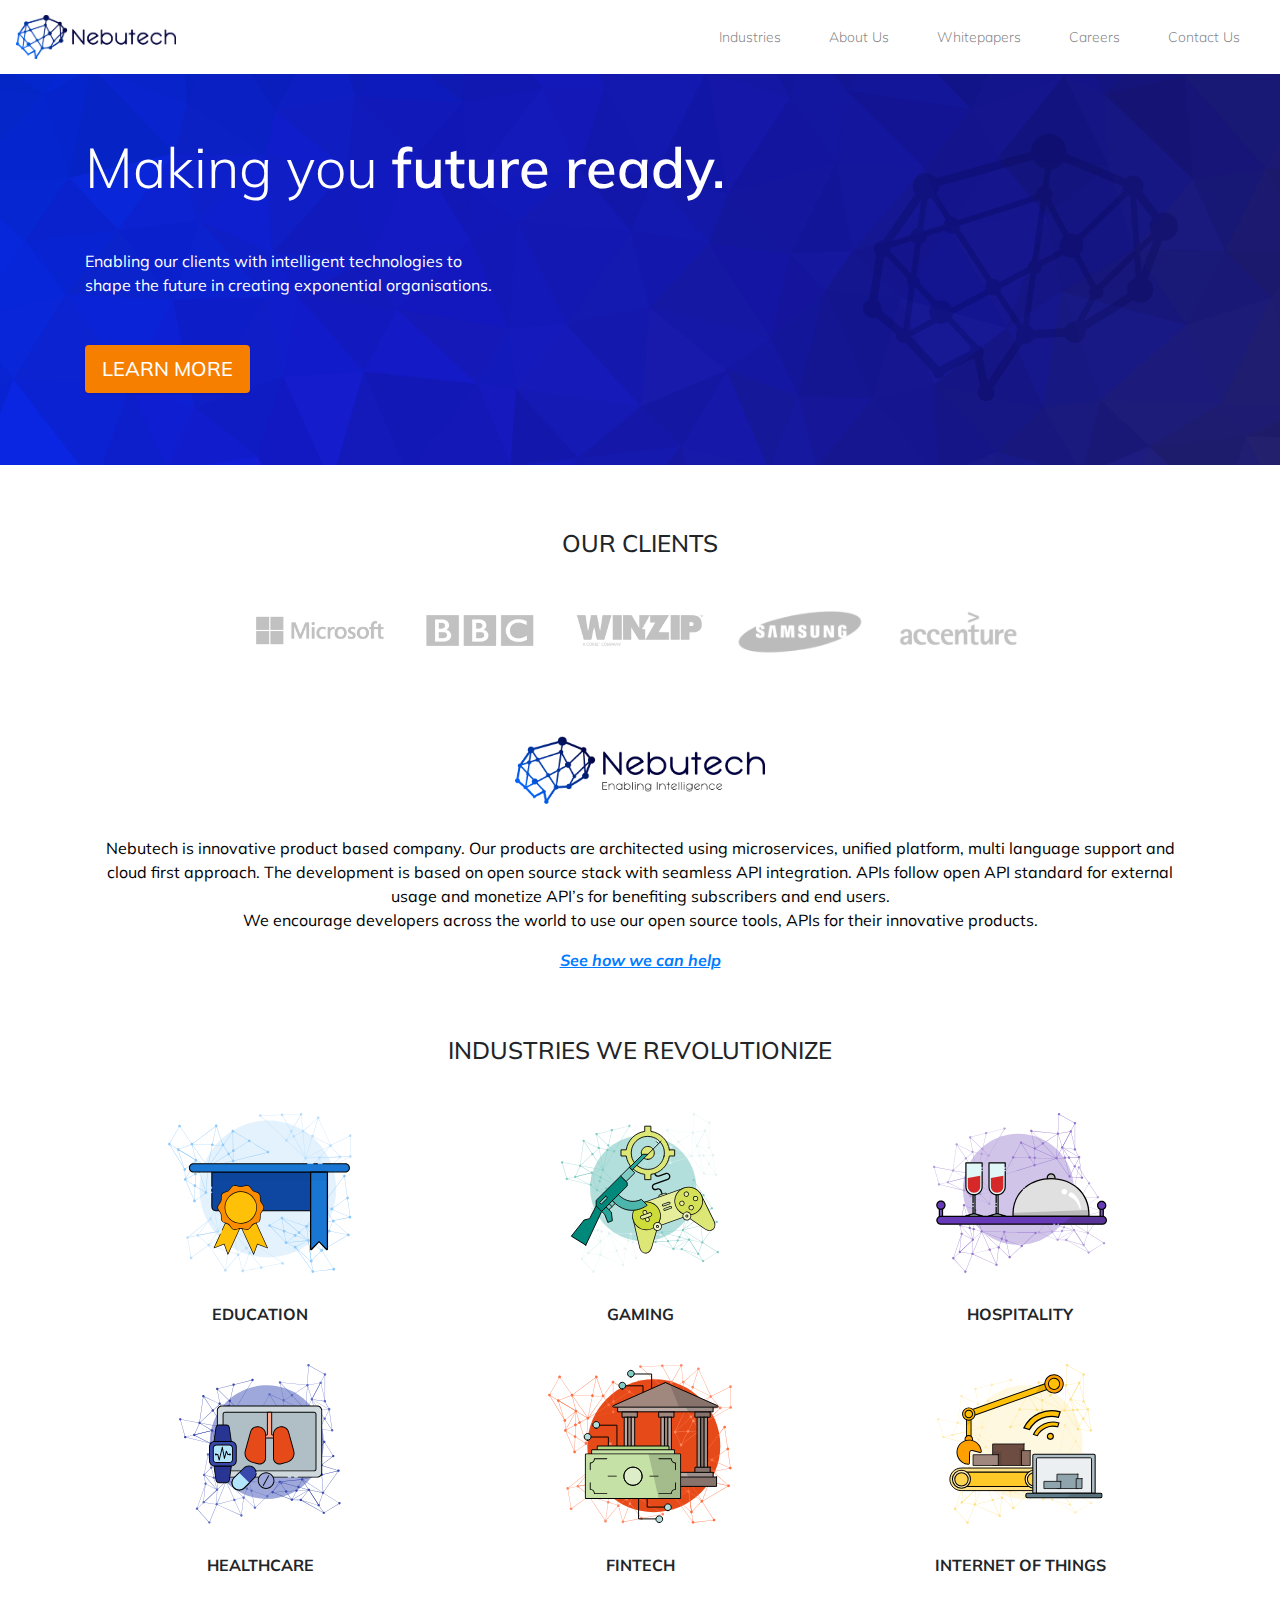
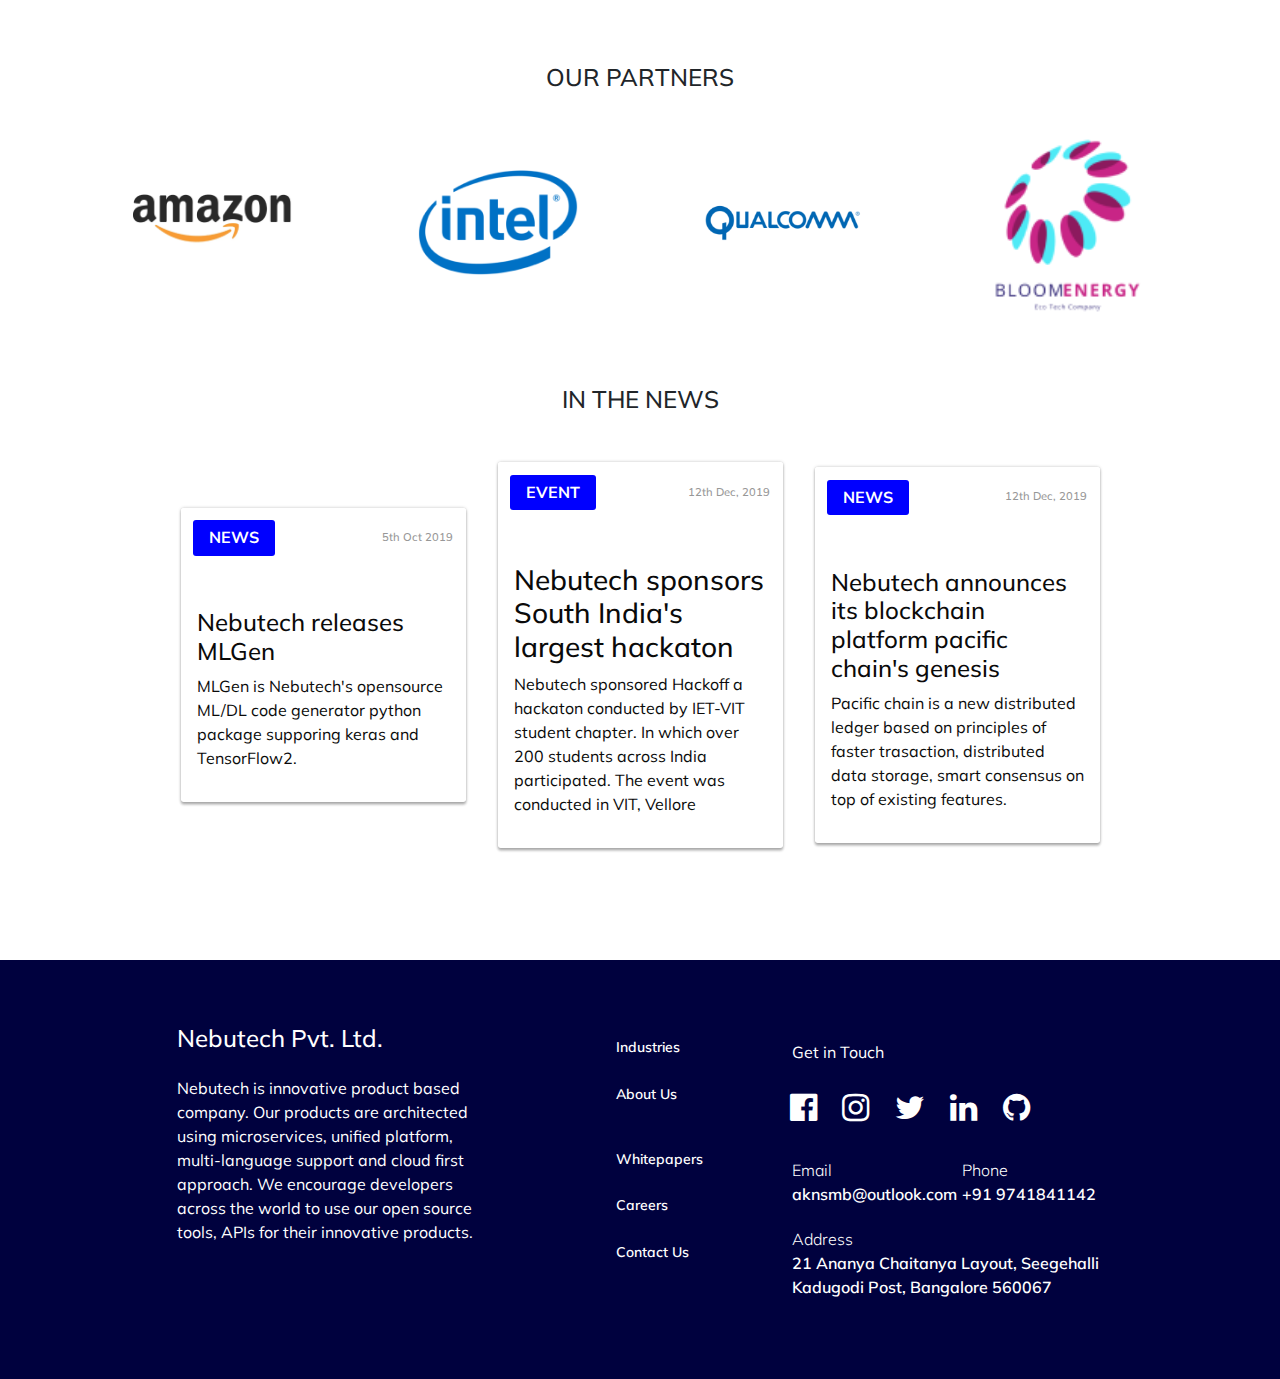
==== commit e93bbfd7: "webstuff" ====
--- a/index.html
+++ b/index.html
@@ -21,7 +21,7 @@
       crossorigin="anonymous"
     />
     <link rel="stylesheet" href="./css/styles.css" />
-    <link rel="icon" href="./assets/favicon.png" type="image/gif" />
+    <link rel="icon" href="./assets/Brain_big.svg" type="image/gif"/>
     <!-- Font -->
     <link
       href="https://fonts.googleapis.com/css?family=Muli&display=swap"
@@ -92,7 +92,7 @@
             </p>
             <a
               class="btn btn-lg btn-learn-more"
-              href="./contact.html"
+              href="./industries.html"
               role="button"
               >Learn more</a
             >
@@ -213,23 +213,24 @@
             <div class="label">
               <h4>News</h4>
             </div>
-            <h5>12th Dec, 2019</h5>
-          </div>
-          <img
+            <h5>5th Oct 2019</h5>
+          </div>
+          <img 
             src="https://images.pexels.com/photos/546819/pexels-photo-546819.jpeg?auto=compress&cs=tinysrgb&dpr=2&h=650&w=940"
             alt=""
           />
           <div class="content">
-            <h3>
-              The Title of The Article Long That’sa basdjsd
-            </h3>
-            <p>
-              There are many variations of passages of Lorem Ipsum available,
-              but the majority. Lorem Ipsum available, but the majority. Lorem
-              Ipsum yyyyavaila
+            <a href="https://github.com/NebutechOpenSource/MLGen" target="_blank">
+            <h4 style="color: #0a0a0a; text-decoration: none;">
+              Nebutech releases MLGen
+            </h4>
+            <p style="color: #0a0a0a; text-decoration: none;">  
+              MLGen is Nebutech's opensource ML/DL code generator python package supporing keras and TensorFlow2.
             </p>
-          </div>
-        </div>
+            </a>
+          </div>
+        </div>
+      
         <div class="col-3 block-news">
           <div class="header">
             <div class="label">
@@ -242,16 +243,17 @@
             alt=""
           />
           <div class="content">
-            <h3>
-              The Title of The Article Long That’sa basdjsd
+            <a href="https://www.hackoff.tech/index.html" target="_blank">
+              <h3 style="color: #0a0a0a; text-decoration: none;">
+              Nebutech sponsors South India's largest hackaton
             </h3>
-            <p>
-              There are many variations of passages of Lorem Ipsum available,
-              but the majority. Lorem Ipsum available, but the majority. Lorem
-              Ipsum yyyyavaila
+            <p style="color: #0a0a0a; text-decoration: none;">
+              Nebutech sponsored Hackoff a hackaton conducted by IET-VIT student chapter. In which over 200 students across India participated. The event was conducted in VIT, Vellore
             </p>
-          </div>
-        </div>
+            </a>
+          </div> 
+        </div>
+
         <div class="col-3 block-news">
           <div class="header">
             <div class="label">
@@ -264,14 +266,14 @@
             alt=""
           />
           <div class="content">
-            <h3>
-              The Title of The Article Long That’sa basdjsd
-            </h3>
-            <p>
-              There are many variations of passages of Lorem Ipsum available,
-              but the majority. Lorem Ipsum available, but the majority. Lorem
-              Ipsum yyyyavaila
-            </p>
+            <a href="http://pacificchain.net/" target="_blank">
+            <h4 style="color: #0a0a0a; text-decoration: none;">
+              Nebutech announces its blockchain platform pacific chain's genesis
+            </h4>
+            <p style="color: #0a0a0a; text-decoration: none;">
+              Pacific chain is a new distributed ledger based on principles of faster trasaction, distributed data storage, smart consensus on top of existing features.
+            </p> 
+            </a>
           </div>
         </div>
         <div class="col-3 block-news"></div>
@@ -361,3 +363,4 @@
     ></script>
   </body>
 </html>
+
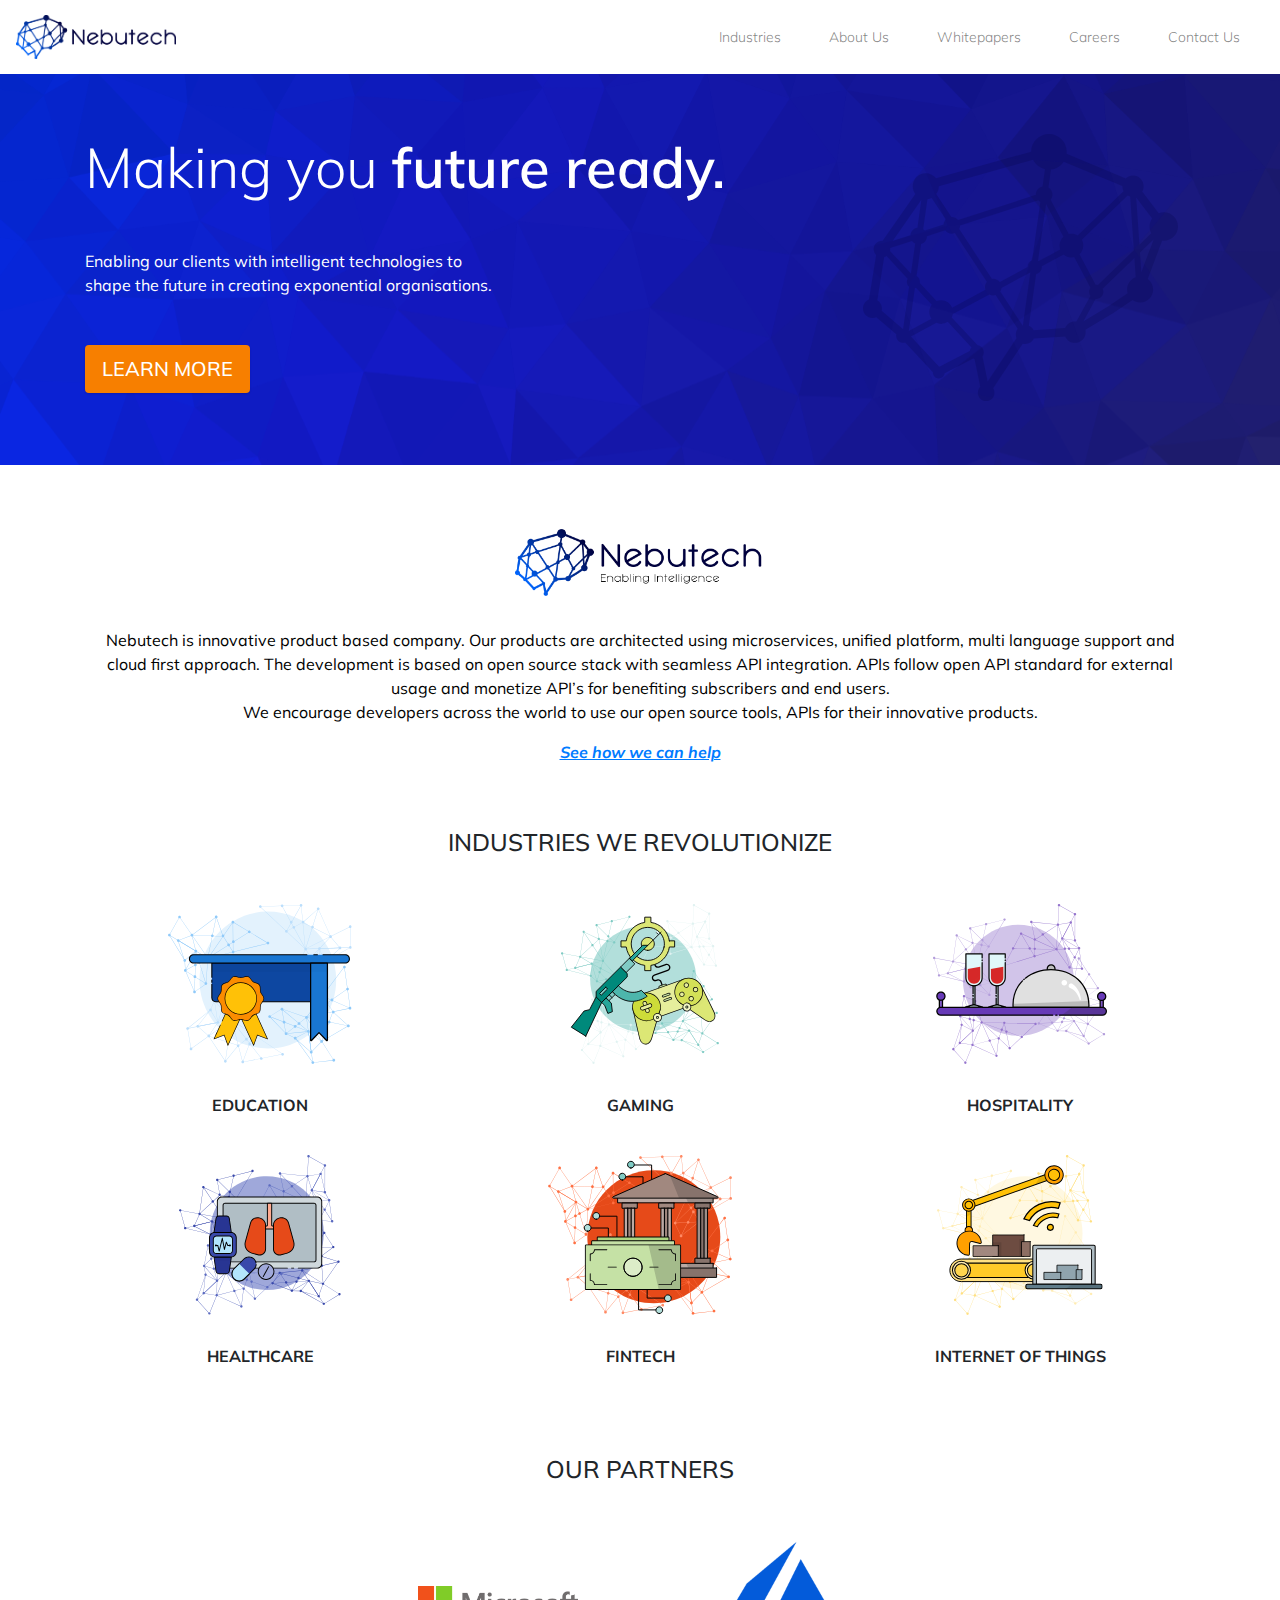
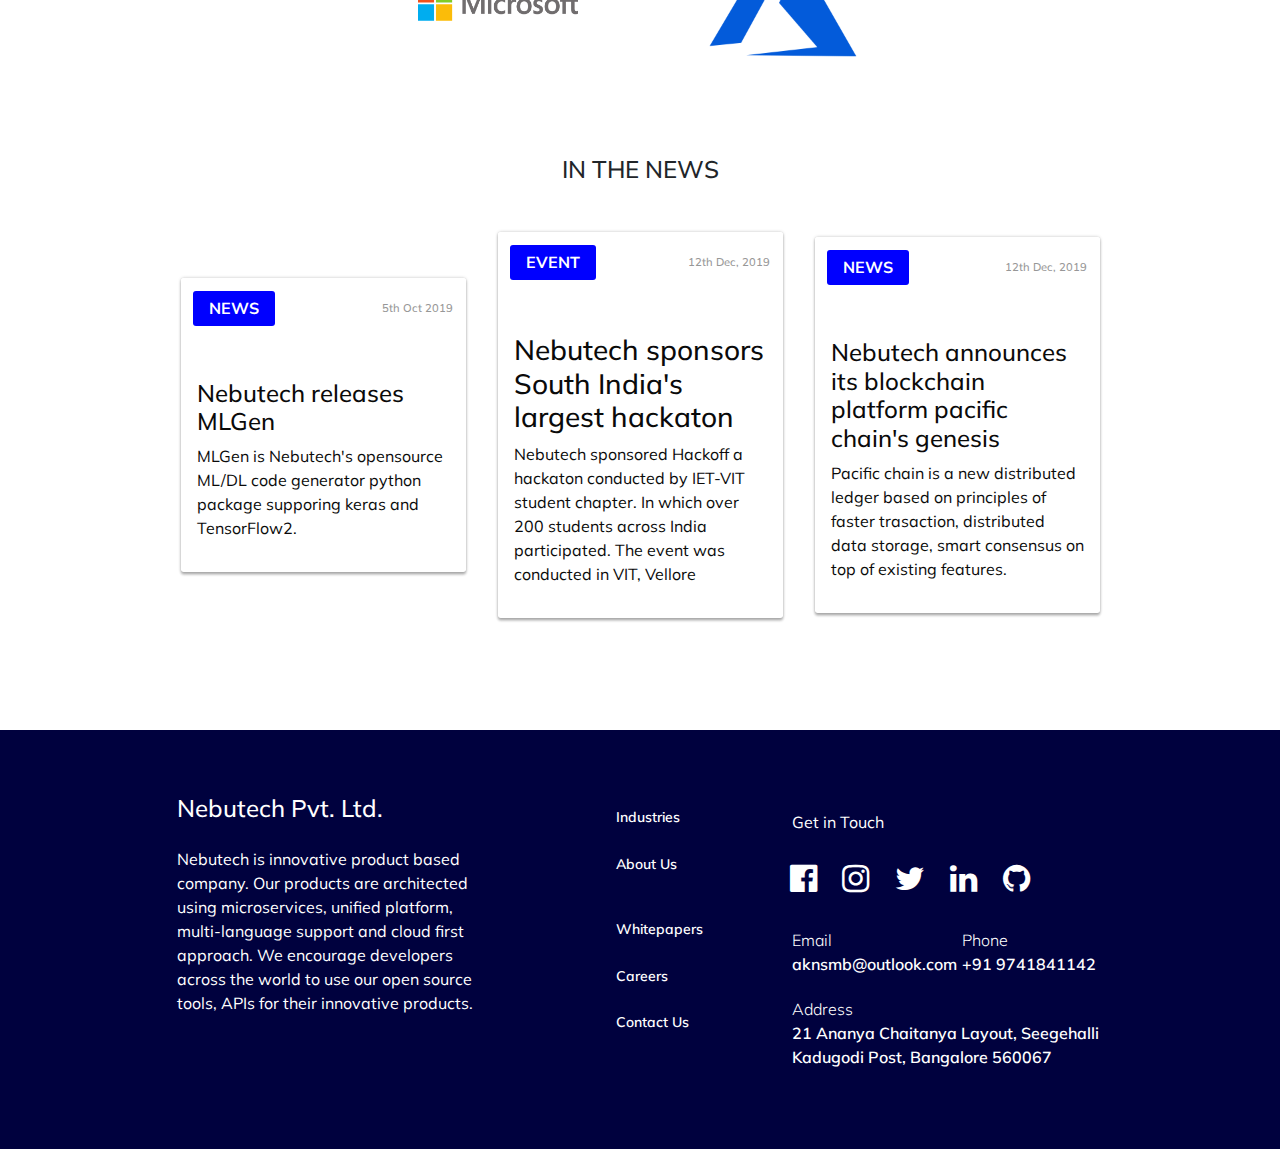
==== commit e77b8cbc: "lot of changes" ====
--- a/index.html
+++ b/index.html
@@ -105,7 +105,7 @@
     </div>
 
     <!-- Clients -->
-    <section class="container">
+    <section class="container" hidden>
       <h3 class="section-title">OUR CLIENTS</h3>
       <div class="row flex-center">
         <div class="block-company">
@@ -128,7 +128,7 @@
 
     <!-- Who we are -->
     <section class="container section-who">
-      <img src="./assets/logo-full.png" alt="" />
+      <img src="./assets/fulllogo.png" alt="" />
       <p>
         Nebutech is innovative product based company. Our products are
         architected using microservices, unified platform, multi language
@@ -190,16 +190,10 @@
       <h3 class="section-title">Our Partners</h3>
       <div class="row flex-center">
         <div class="col-4 col-md-3 block-partner">
-          <img src="./assets/partner_1.png" alt="" />
+          <img src="./assets/microsoft.png" alt="" />
         </div>
         <div class="col-4 col-md-3 block-partner">
-          <img src="./assets/partner_2.png" alt="" />
-        </div>
-        <div class="col-4 col-md-3 block-partner">
-          <img src="./assets/partner_3.png" alt="" />
-        </div>
-        <div class="col-4 col-md-3 block-partner">
-          <img src="./assets/partner_4.png" alt="" />
+          <img src="./assets/azure.png" alt="" />
         </div>
       </div>
     </section>
@@ -305,19 +299,19 @@
         <div class="col-12 col-md-5 column block-footer">
           <span class="title">Get in Touch</span>
           <div class="row row-social">
-            <a href="https://www.facebook.com/Nebutech-101869331397374"
+            <a href="https://www.facebook.com/Nebutech-101869331397374" target="_blank"
               ><i class="fa fa-facebook-official social"></i
             ></a>
-            <a href="https://www.instagram.com/nebu.tech/">
+            <a href="https://www.instagram.com/nebu.tech/" target="_blank">
               <i class="fa fa-instagram social"></i>
             </a>
-            <a href="https://twitter.com/Nebutech">
+            <a href="https://twitter.com/Nebutech" target="_blank">
               <i class="fa fa-twitter social"></i>
             </a>
-            <a href="https://www.linkedin.com/company/nebutech/"
-              ><i class="fa fa-linkedin social"></i
+            <a href="https://www.linkedin.com/company/nebutech/" target="_blank">
+              <i class="fa fa-linkedin social"></i
             ></a>
-            <a href="https://github.com/NebutechOpenSource">
+            <a href="https://github.com/NebutechOpenSource" target="_blank">
               <i class="fa fa-github social"></i>
             </a>
           </div>
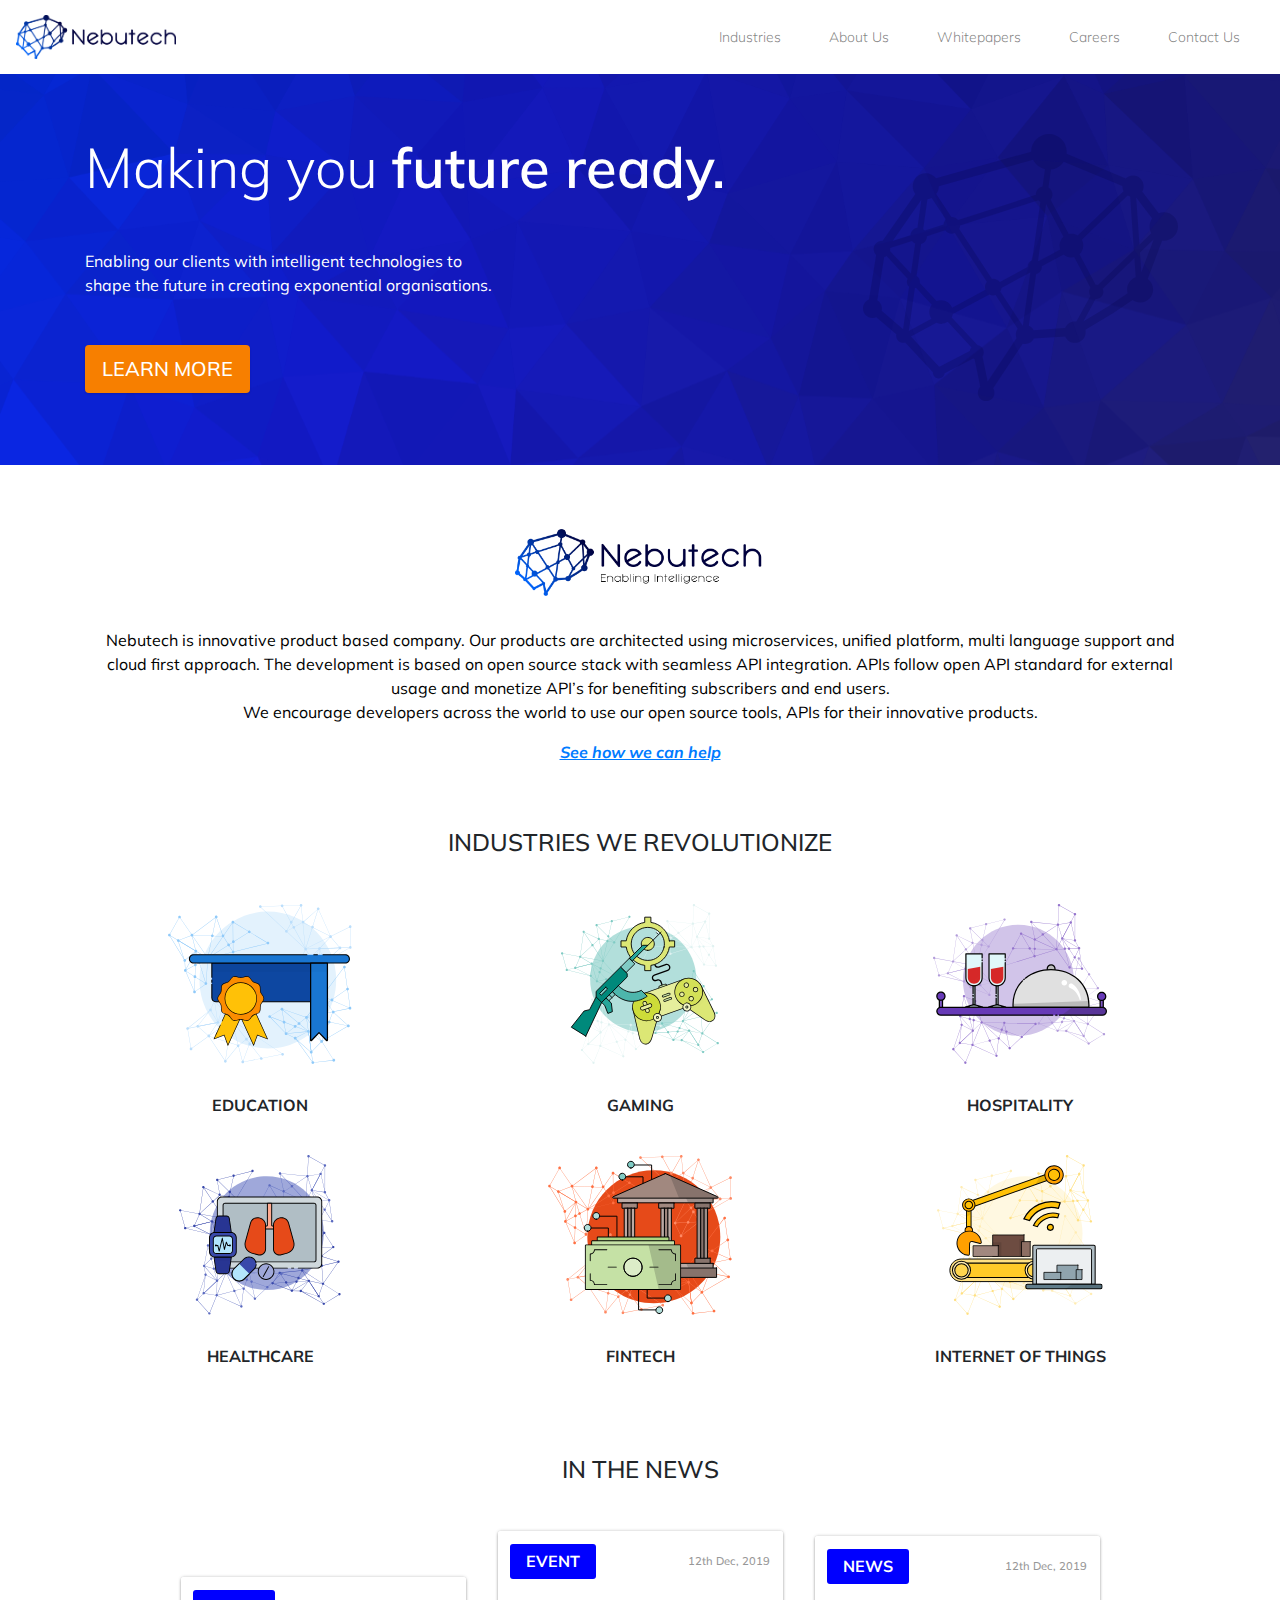
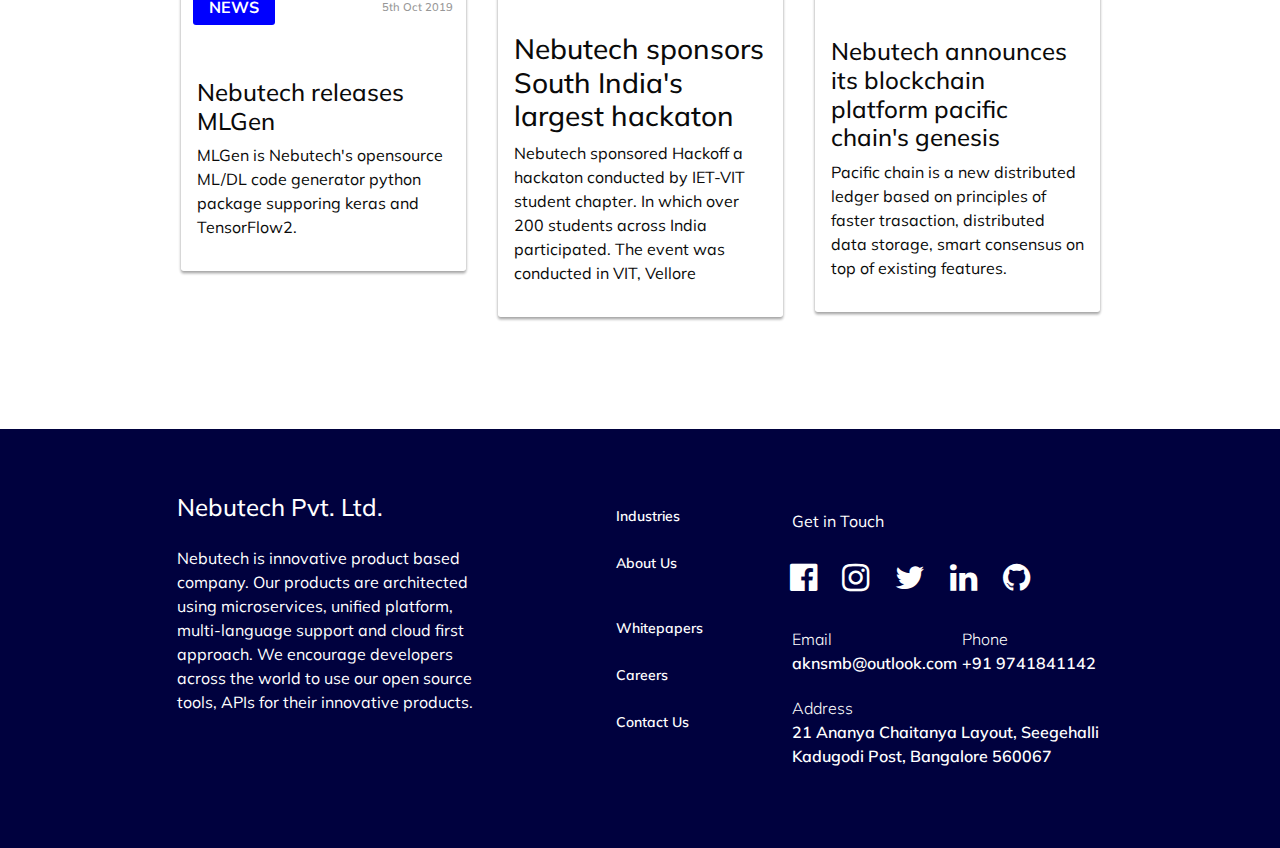
==== commit 6e30997b: "Update index.html" ====
--- a/index.html
+++ b/index.html
@@ -186,7 +186,7 @@
     </section>
 
     <!-- Partners -->
-    <section class="container section-partners">
+    <section class="container section-partners" hidden>
       <h3 class="section-title">Our Partners</h3>
       <div class="row flex-center">
         <div class="col-4 col-md-3 block-partner">
